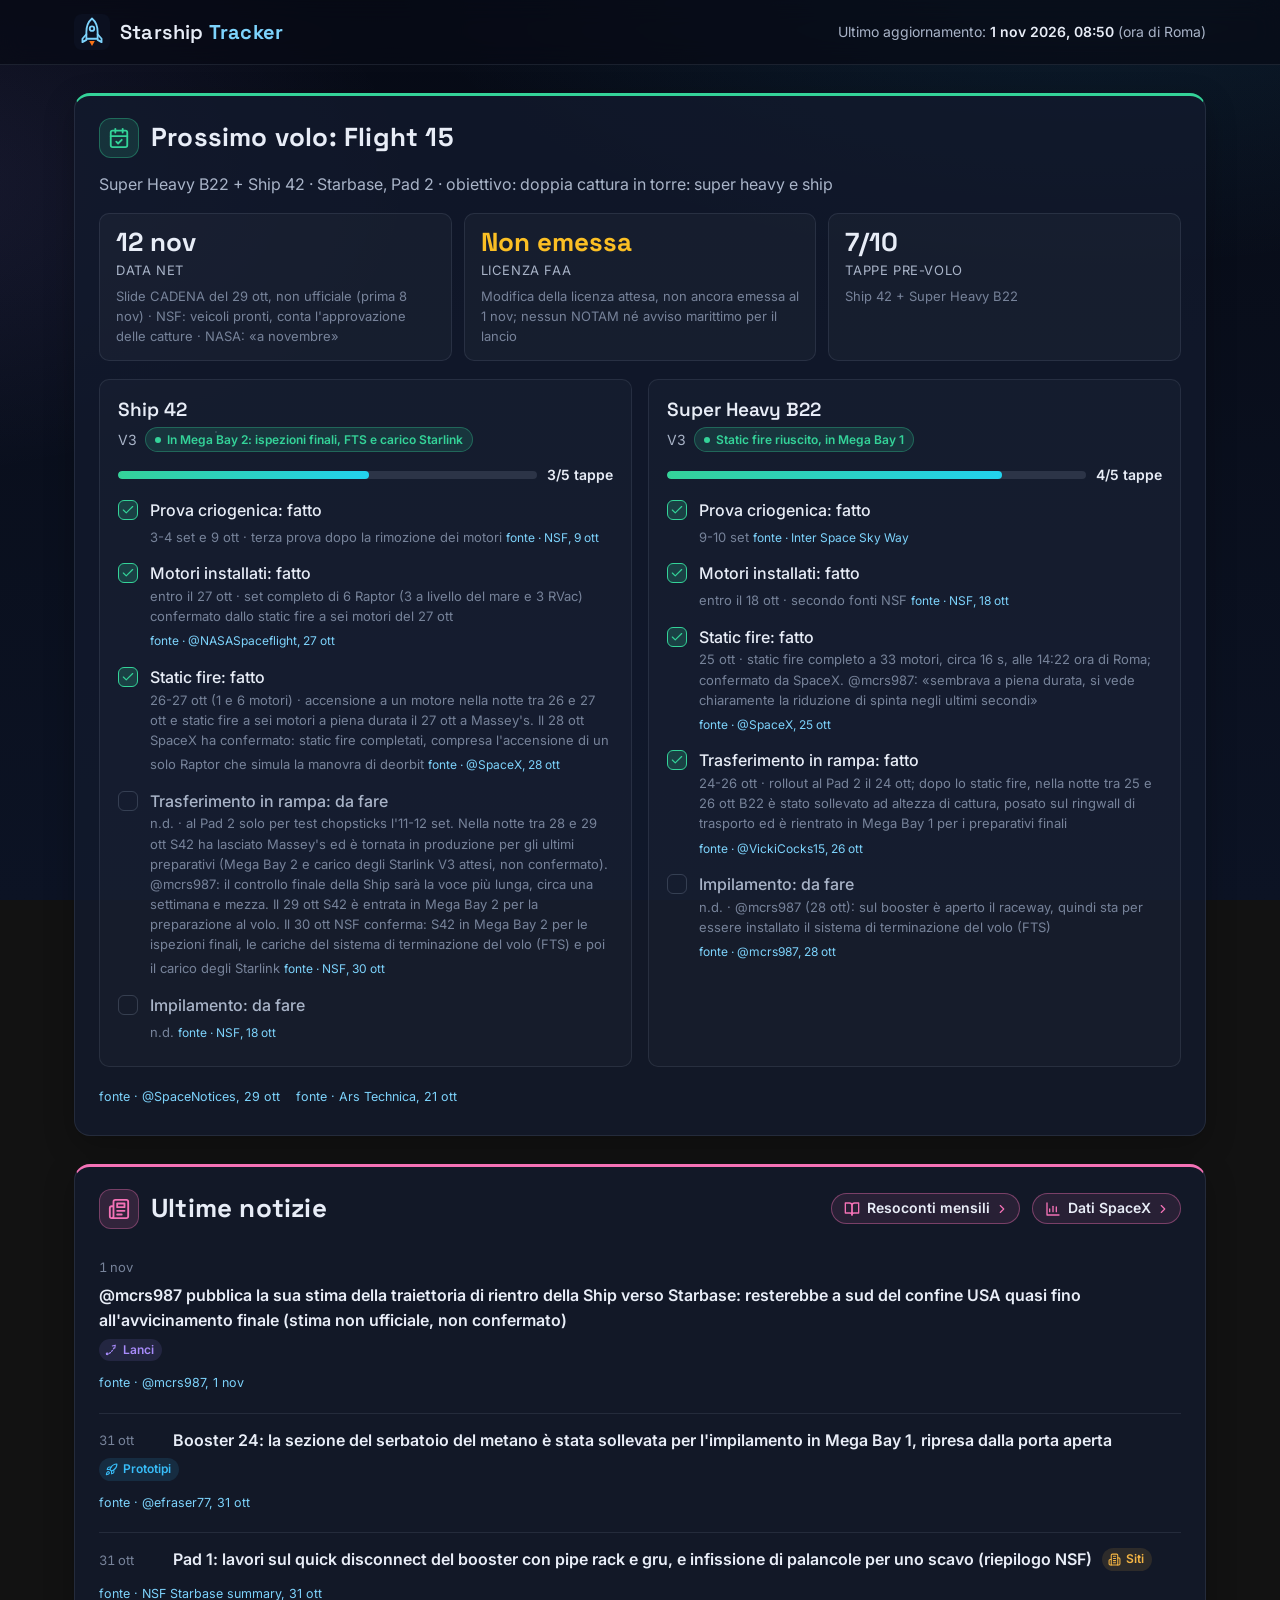
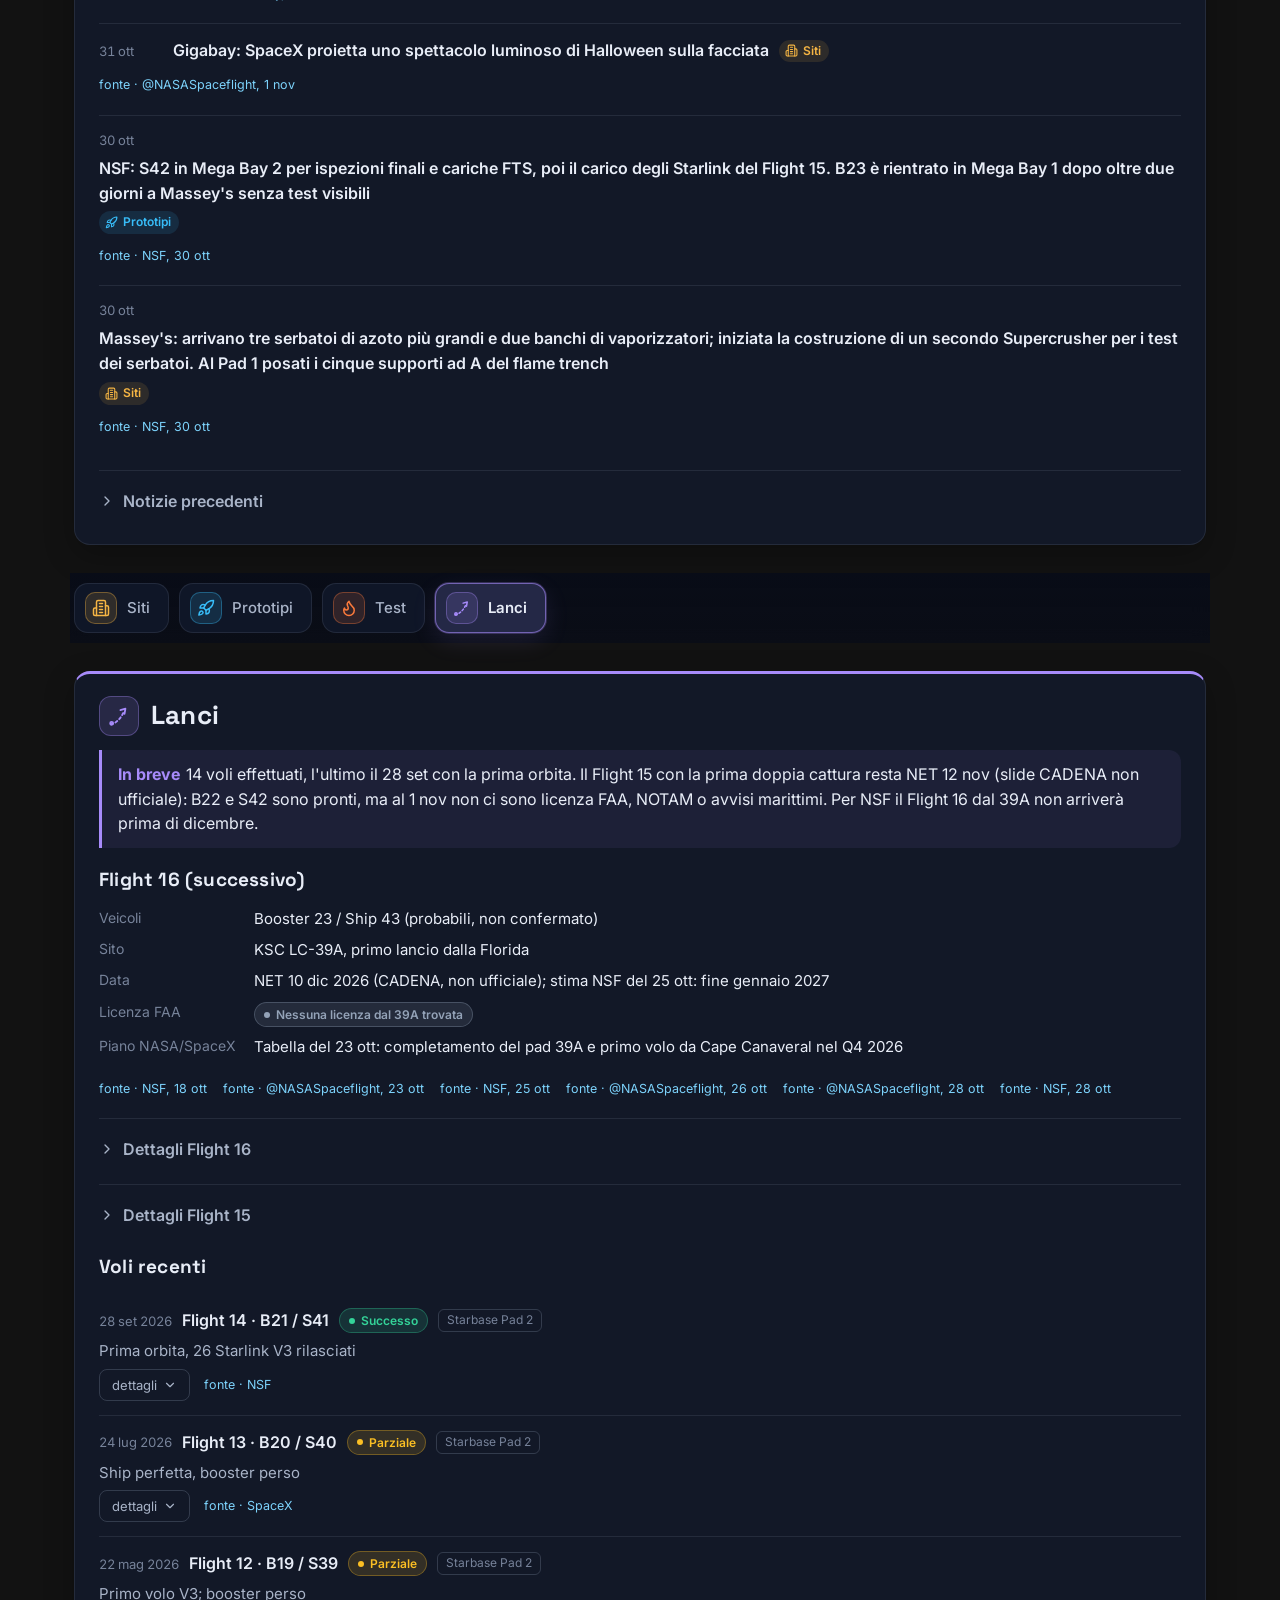
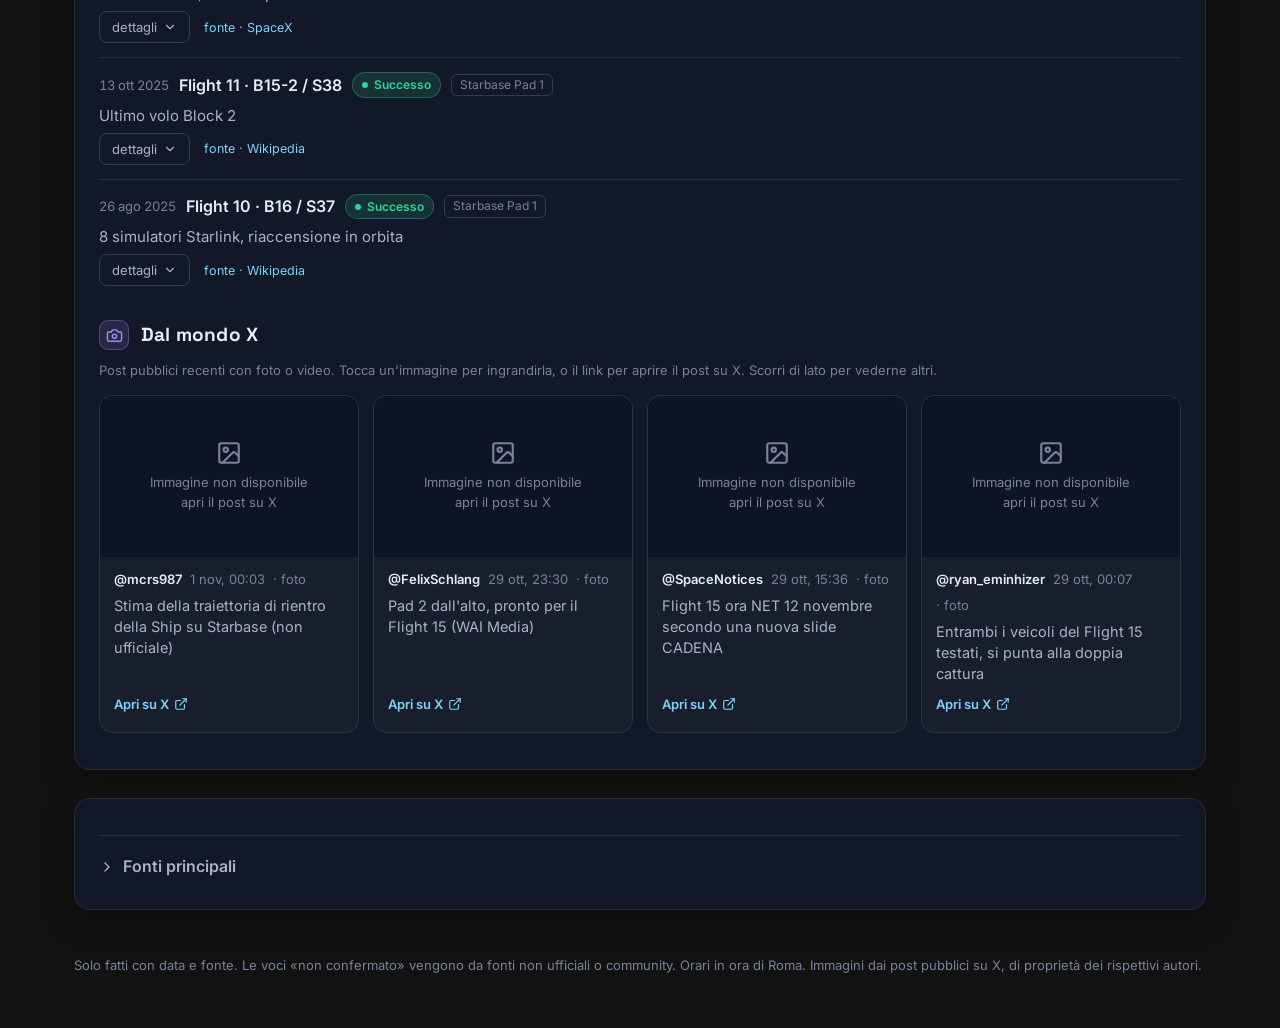
==== index.html @ bdb6e570 "Resoconto ottobre 2026: timeline orizzontale (test e spostamenti verso il Flight 15) prima di «Cosa " ====
<!doctype html>
<html lang="it">
<head>
  <meta charset="utf-8">
  <meta name="viewport" content="width=device-width, initial-scale=1, viewport-fit=cover">
  <meta name="theme-color" content="#070b16">
  <meta name="color-scheme" content="dark">
  <meta name="description" content="Starship Tracker: siti, prototipi, test e lanci di SpaceX Starship, aggiornato ogni giorno con fonti.">
  <meta property="og:title" content="Starship Tracker">
  <meta property="og:description" content="Siti, prototipi, test e lanci di SpaceX Starship, con fonti e foto dal mondo X.">
  <meta property="og:type" content="website">
  <title>Starship Tracker</title>
  <link rel="icon" href="favicon.svg" type="image/svg+xml">
  <link rel="apple-touch-icon" href="favicon.svg">
  <link rel="preconnect" href="https://fonts.googleapis.com">
  <link rel="preconnect" href="https://fonts.gstatic.com" crossorigin>
  <link href="https://fonts.googleapis.com/css2?family=Inter:wght@400;500;600;700&family=Space+Grotesk:wght@500;600;700&display=swap" rel="stylesheet">
  <link rel="stylesheet" href="style.css?v=20261101a">
</head>
<body>
  <div class="stars" aria-hidden="true"></div>
  <header class="top">
    <div class="wrap top-inner">
      <a class="brand" href="#" aria-label="Starship Tracker">
        <img src="favicon.svg" alt="" width="36" height="36">
        <span>Starship <b>Tracker</b></span>
      </a>
      <p class="updated" id="updated">Caricamento…</p>
    </div>
  </header>

  <main class="wrap" id="app">
    <noscript><p class="card">Serve JavaScript per mostrare i dati.</p></noscript>
    <section id="prossimo" class="block" aria-labelledby="h-prossimo"></section>
    <section id="notizie" class="block" aria-labelledby="h-notizie"></section>
    <nav class="tabs" id="tabs" role="tablist" aria-label="Sezioni"></nav>
    <section id="sezione" class="block" role="tabpanel"></section>
    <section id="fonti" class="block"></section>
  </main>

  <footer class="wrap foot">
    <p>Solo fatti con data e fonte. Le voci «non confermato» vengono da fonti non ufficiali o community. Orari in ora di Roma. Immagini dai post pubblici su X, di proprietà dei rispettivi autori.</p>
  </footer>

  <dialog id="viewer" aria-label="Immagine ingrandita">
    <button class="viewer-close" type="button" aria-label="Chiudi">✕</button>
    <figure>
      <img id="viewer-img" alt="" referrerpolicy="no-referrer">
      <figcaption id="viewer-cap"></figcaption>
    </figure>
  </dialog>

  <script src="app.js?v=20261101a" defer></script>
</body>
</html>
---- style.css ----
:root {
  --bg: #070b16;
  --bg2: #0c1324;
  --card: rgba(18, 26, 46, 0.78);
  --card-solid: #121a2e;
  --line: rgba(148, 163, 184, 0.14);
  --line2: rgba(148, 163, 184, 0.26);
  --text: #e8edf7;
  --text2: #a9b4c8;
  --text3: #77839a;
  --link: #7dd3fc;
  --radius: 16px;
  --radius-sm: 10px;

  --c-siti: #f5b544;
  --c-prototipi: #38bdf8;
  --c-test: #fb7a3c;
  --c-lanci: #a78bfa;
  --c-prossimo: #34d399;
  --c-notizie: #f472b6;

  --ok: #34d399;
  --warn: #fbbf24;
  --bad: #f87171;
  --info: #60a5fa;
  --neutral: #94a3b8;

  --font: "Inter", system-ui, -apple-system, "Segoe UI", Roboto, sans-serif;
  --font-head: "Space Grotesk", "Inter", system-ui, sans-serif;
}

* { box-sizing: border-box; }
html { -webkit-text-size-adjust: 100%; scroll-behavior: smooth; }
body {
  margin: 0;
  background:
    radial-gradient(1200px 600px at 85% -10%, rgba(56, 189, 248, 0.12), transparent 60%),
    radial-gradient(900px 500px at -10% 20%, rgba(167, 139, 250, 0.10), transparent 60%),
    linear-gradient(180deg, var(--bg) 0%, var(--bg2) 100%);
  background-attachment: fixed;
  color: var(--text);
  font: 400 16px/1.55 var(--font);
  overflow-x: hidden;
  min-height: 100vh;
}
.stars {
  position: fixed; inset: 0; z-index: -1; pointer-events: none; opacity: .55;
  background-image:
    radial-gradient(1px 1px at 20% 30%, #fff 50%, transparent 51%),
    radial-gradient(1px 1px at 70% 10%, #cbd5e1 50%, transparent 51%),
    radial-gradient(1.5px 1.5px at 40% 80%, #fff 50%, transparent 51%),
    radial-gradient(1px 1px at 90% 60%, #e2e8f0 50%, transparent 51%),
    radial-gradient(1px 1px at 10% 90%, #fff 50%, transparent 51%),
    radial-gradient(1px 1px at 55% 45%, #94a3b8 50%, transparent 51%);
  background-size: 480px 480px, 620px 620px, 540px 540px, 700px 700px, 380px 380px, 300px 300px;
}
a { color: var(--link); text-decoration: none; }
a:hover { text-decoration: underline; }
img { max-width: 100%; }
button { font: inherit; color: inherit; }
:focus-visible { outline: 2px solid var(--link); outline-offset: 2px; border-radius: 6px; }

.wrap { width: 100%; max-width: 1180px; margin: 0 auto; padding: 0 24px; }

/* Header */
.top {
  position: sticky; top: 0; z-index: 20;
  backdrop-filter: blur(12px); -webkit-backdrop-filter: blur(12px);
  background: rgba(7, 11, 22, 0.72);
  border-bottom: 1px solid var(--line);
}
.top-inner { display: flex; align-items: center; justify-content: space-between; gap: 8px 20px; flex-wrap: wrap; min-height: 64px; padding-top: 8px; padding-bottom: 8px; }
.brand { display: inline-flex; align-items: center; gap: 10px; color: var(--text); font: 600 20px/1 var(--font-head); letter-spacing: .2px; }
.brand:hover { text-decoration: none; }
.brand b { color: var(--link); font-weight: 700; }
.updated { margin: 0; color: var(--text2); font-size: 14px; }
.updated strong { color: var(--text); font-weight: 600; }

main.wrap { padding-top: 28px; padding-bottom: 24px; display: flex; flex-direction: column; gap: 28px; }

/* Blocks / cards */
.block { min-width: 0; }
.card {
  background: var(--card);
  border: 1px solid var(--line);
  border-radius: var(--radius);
  padding: 22px 24px;
  box-shadow: 0 10px 30px rgba(0, 0, 0, 0.25);
  min-width: 0;
}
.sec-head { display: flex; align-items: center; gap: 12px; margin: 0 0 14px; flex-wrap: wrap; }
.sec-head h2, .sec-head h3 { margin: 0; font-family: var(--font-head); letter-spacing: .2px; }
.sec-head h2 { font-size: 26px; line-height: 1.2; }
.sec-head h3 { font-size: 19px; line-height: 1.3; }
.sec-head .sub { color: var(--text2); font-size: 14px; width: 100%; margin-top: -6px; }
.ico {
  display: inline-grid; place-items: center; flex-shrink: 0;
  width: 40px; height: 40px; border-radius: 12px;
  color: var(--accent, var(--link));
  background: color-mix(in srgb, var(--accent, var(--link)) 14%, transparent);
  border: 1px solid color-mix(in srgb, var(--accent, var(--link)) 35%, transparent);
}
.ico svg { width: 22px; height: 22px; }
.ico.sm { width: 30px; height: 30px; border-radius: 9px; }
.ico.sm svg { width: 17px; height: 17px; }

.acc-siti { --accent: var(--c-siti); }
.acc-prototipi { --accent: var(--c-prototipi); }
.acc-test { --accent: var(--c-test); }
.acc-lanci { --accent: var(--c-lanci); }
.acc-prossimo { --accent: var(--c-prossimo); }
.acc-notizie { --accent: var(--c-notizie); }
.card.accented { border-top: 3px solid var(--accent); }

/* Prossimo volo */
.pv-lead { color: var(--text2); margin: 0 0 16px; }
.metrics { display: grid; grid-template-columns: repeat(3, minmax(0, 1fr)); gap: 12px; margin-bottom: 18px; }
.metric { background: rgba(255,255,255,0.03); border: 1px solid var(--line); border-radius: var(--radius-sm); padding: 14px 16px; min-width: 0; }
.metric .v { font: 700 26px/1.15 var(--font-head); }
.metric .l { color: var(--text2); font-size: 13px; text-transform: uppercase; letter-spacing: .6px; margin-top: 2px; }
.metric .d { color: var(--text3); font-size: 13px; margin-top: 6px; }
.metric.warn .v { color: var(--warn); }
.stadi { display: grid; grid-template-columns: repeat(2, minmax(0, 1fr)); gap: 16px; }
.stadio { background: rgba(255,255,255,0.025); border: 1px solid var(--line); border-radius: var(--radius-sm); padding: 18px; min-width: 0; }
.stadio h3 { margin: 0 0 4px; font: 600 19px/1.3 var(--font-head); }
.stadio .meta { color: var(--text2); font-size: 14px; display: flex; gap: 8px; align-items: center; flex-wrap: wrap; margin-bottom: 12px; }
.progress { display: flex; align-items: center; gap: 10px; margin-bottom: 12px; }
.bar { flex: 1; height: 8px; border-radius: 99px; background: rgba(148,163,184,0.18); overflow: hidden; }
.bar > i { display: block; height: 100%; border-radius: 99px; background: linear-gradient(90deg, var(--c-prossimo), #22d3ee); transition: width .6s ease; }
.progress span { font-weight: 600; font-size: 14px; white-space: nowrap; }
.checklist { list-style: none; margin: 0; padding: 0; display: flex; flex-direction: column; gap: 8px; }
.checklist li { display: grid; grid-template-columns: 22px 1fr; gap: 10px; align-items: start; }
.checklist .box { width: 20px; height: 20px; border-radius: 6px; border: 1.5px solid var(--line2); display: grid; place-items: center; margin-top: 2px; }
.checklist .done .box { background: color-mix(in srgb, var(--ok) 20%, transparent); border-color: var(--ok); color: var(--ok); }
.checklist .box svg { width: 14px; height: 14px; }
.checklist .t { font-weight: 500; }
.checklist .done .t { color: var(--text); }
.checklist .todo .t { color: var(--text2); }
.checklist .m { display: block; color: var(--text3); font-size: 13px; }
.checklist .m a { font-size: 12px; }
.pv-fonti { display: flex; gap: 4px 16px; flex-wrap: wrap; margin-top: 14px; }

/* Badges */
.badge { display: inline-flex; align-items: center; gap: 6px; padding: 2px 9px; border-radius: 99px; font-size: 12px; font-weight: 600; line-height: 1.6; white-space: nowrap;
  color: var(--tone); background: color-mix(in srgb, var(--tone) 14%, transparent); border: 1px solid color-mix(in srgb, var(--tone) 32%, transparent); }
.badge::before { content: ""; width: 6px; height: 6px; border-radius: 50%; background: currentColor; }
.t-success { --tone: var(--ok); } .t-warning { --tone: var(--warn); } .t-danger { --tone: var(--bad); } .t-accent { --tone: var(--info); } .t-neutral { --tone: var(--neutral); }
.badge.nc { --tone: var(--neutral); font-weight: 500; font-style: italic; }
.badge.nc::before { display: none; }
.chip { display: inline-flex; align-items: center; padding: 1px 8px; border-radius: 6px; border: 1px solid var(--line2); color: var(--text3); font-size: 12px; white-space: nowrap; max-width: 100%; overflow: hidden; text-overflow: ellipsis; }
.sez-tag { display: inline-flex; align-items: center; gap: 5px; font-size: 12px; font-weight: 600; color: var(--accent); padding: 2px 8px 2px 6px; border-radius: 99px; background: color-mix(in srgb, var(--accent) 12%, transparent); }
.sez-tag svg { width: 13px; height: 13px; }
.legend { display: flex; gap: 8px 16px; flex-wrap: wrap; align-items: center; color: var(--text3); font-size: 13px; margin: 4px 0 6px; }
.legend span { display: inline-flex; align-items: center; gap: 6px; }

/* Lists */
.list { display: flex; flex-direction: column; }
.row { padding: 14px 0; border-top: 1px solid var(--line); display: flex; flex-direction: column; gap: 6px; }
.row:first-child { border-top: 0; }
.row-head { display: flex; align-items: center; flex-wrap: wrap; gap: 6px 10px; }
.row .date { color: var(--text3); font-size: 13px; min-width: 64px; font-variant-numeric: tabular-nums; }
.row .title { font-weight: 600; font-size: 16px; }
.row .brief { color: var(--text2); font-size: 15px; }
.row.nc .title { color: var(--text2); }
.row.nc .brief { color: var(--text3); }
.row-foot { display: flex; align-items: center; flex-wrap: wrap; gap: 4px 14px; }
.btn-det { background: transparent; border: 1px solid var(--line2); border-radius: 8px; color: var(--text2); font-size: 13px; min-height: 32px; padding: 4px 12px; cursor: pointer; display: inline-flex; align-items: center; gap: 6px; transition: background .15s, color .15s; }
.btn-det:hover { background: rgba(255,255,255,0.05); color: var(--text); }
.btn-det svg { width: 14px; height: 14px; transition: transform .2s; }
.btn-det[aria-expanded="true"] svg { transform: rotate(180deg); }
.detail { color: var(--text2); font-size: 15px; padding: 8px 12px; border-left: 2px solid var(--accent, var(--line2)); background: rgba(255,255,255,0.02); border-radius: 0 8px 8px 0; }
.fonte { font-size: 12.5px; padding: 6px 0; display: inline-block; color: var(--link); }

/* Collapsible */
details.more { margin-top: 14px; border-top: 1px solid var(--line); padding-top: 10px; }
details.more > summary { cursor: pointer; list-style: none; display: flex; align-items: center; gap: 8px; font-weight: 600; color: var(--text2); padding: 8px 0; min-height: 40px; }
details.more > summary::-webkit-details-marker { display: none; }
details.more > summary svg { width: 16px; height: 16px; transition: transform .2s; }
details.more[open] > summary svg { transform: rotate(90deg); }

/* Tabs */
.tabs { display: flex; gap: 10px; flex-wrap: wrap; position: sticky; top: 64px; z-index: 10; padding: 10px 0; background: linear-gradient(180deg, rgba(8,12,24,.92), rgba(8,12,24,.75)); backdrop-filter: blur(10px); -webkit-backdrop-filter: blur(10px); margin: 0 -4px; padding-left: 4px; padding-right: 4px; }
.tab { display: inline-flex; align-items: center; gap: 10px; min-height: 48px; padding: 8px 18px 8px 10px; border-radius: 14px; border: 1px solid var(--line); background: var(--card); color: var(--text2); cursor: pointer; font-weight: 500; font-size: 15px; transition: border-color .15s, background .15s, color .15s, transform .15s; }
.tab:hover { color: var(--text); border-color: var(--line2); }
.tab[aria-selected="true"] { color: var(--text); font-weight: 600; border-color: color-mix(in srgb, var(--accent) 60%, transparent); background: color-mix(in srgb, var(--accent) 12%, var(--card-solid)); box-shadow: 0 0 0 1px color-mix(in srgb, var(--accent) 25%, transparent), 0 8px 24px color-mix(in srgb, var(--accent) 12%, transparent); }
.tab .ico { width: 32px; height: 32px; border-radius: 10px; }
.tab .ico svg { width: 18px; height: 18px; }

.callout { border-left: 3px solid var(--accent); background: color-mix(in srgb, var(--accent) 8%, transparent); border-radius: 0 12px 12px 0; padding: 12px 16px; margin: 0 0 16px; color: var(--text); }
.callout b { color: var(--accent); margin-right: 6px; }
.filters { display: flex; flex-wrap: wrap; gap: 10px 14px; align-items: center; margin-bottom: 8px; }
.seg { display: inline-flex; flex-wrap: wrap; gap: 4px; padding: 4px; border-radius: 12px; background: rgba(255,255,255,0.04); border: 1px solid var(--line); }
.seg button { border: 0; background: transparent; color: var(--text2); border-radius: 9px; padding: 6px 12px; min-height: 36px; cursor: pointer; font-size: 14px; }
.seg button[aria-pressed="true"] { background: color-mix(in srgb, var(--accent) 20%, transparent); color: var(--text); font-weight: 600; }
.sel { display: inline-flex; align-items: center; gap: 8px; color: var(--text2); font-size: 14px; }
.sel select { background: var(--card-solid); color: var(--text); border: 1px solid var(--line2); border-radius: 10px; padding: 8px 12px; min-height: 40px; font: inherit; font-size: 14px; }
.note { color: var(--text3); font-size: 14px; margin: 10px 0 0; }
.sub-card { margin-top: 20px; }
.props { display: grid; grid-template-columns: max-content 1fr; gap: 8px 18px; margin: 0; }
.props dt { color: var(--text3); font-size: 14px; }
.props dd { margin: 0; color: var(--text); font-size: 15px; min-width: 0; }

/* X posts */
.xrow { display: grid; grid-auto-flow: column; grid-auto-columns: minmax(260px, 300px); gap: 14px; overflow-x: auto; overscroll-behavior-x: contain; scroll-snap-type: x mandatory; padding: 4px 2px 14px; -webkit-overflow-scrolling: touch; scrollbar-width: thin; scrollbar-color: var(--line2) transparent; }
.xrow::-webkit-scrollbar { height: 8px; }
.xrow::-webkit-scrollbar-thumb { background: var(--line2); border-radius: 99px; }
.xpost { scroll-snap-align: start; background: rgba(255,255,255,0.03); border: 1px solid var(--line); border-radius: 14px; overflow: hidden; display: flex; flex-direction: column; min-width: 0; transition: transform .2s, border-color .2s; }
.xpost:hover { transform: translateY(-2px); border-color: color-mix(in srgb, var(--accent) 45%, transparent); }
.xmedia { position: relative; display: grid; gap: 2px; aspect-ratio: 16 / 10; background: #0a0f1d; }
.xmedia.n2 { grid-template-columns: 1fr 1fr; }
.xmedia.n3, .xmedia.n4 { grid-template-columns: 1fr 1fr; grid-template-rows: 1fr 1fr; }
.xmedia.n3 > :first-child { grid-row: span 2; }
.thumb { position: relative; display: block; padding: 0; border: 0; margin: 0; cursor: zoom-in; overflow: hidden; background: linear-gradient(110deg, #0f172a 30%, #1e293b 50%, #0f172a 70%); background-size: 200% 100%; animation: shimmer 1.6s linear infinite; min-height: 0; }
.thumb.loaded { animation: none; background: #0a0f1d; }
.thumb img { width: 100%; height: 100%; object-fit: cover; display: block; opacity: 0; transition: opacity .35s ease, transform .4s ease; }
.thumb.loaded img { opacity: 1; }
.thumb:hover img { transform: scale(1.03); }
.thumb .play { position: absolute; left: 50%; top: 50%; transform: translate(-50%, -50%); width: 46px; height: 46px; border-radius: 50%; background: rgba(0,0,0,.55); border: 1.5px solid rgba(255,255,255,.75); display: grid; place-items: center; color: #fff; pointer-events: none; }
.thumb .play svg { width: 20px; height: 20px; margin-left: 3px; }
.thumb .more-n { position: absolute; right: 8px; bottom: 8px; background: rgba(0,0,0,.6); color: #fff; font-size: 12px; padding: 2px 8px; border-radius: 99px; }
.thumb.failed { cursor: pointer; animation: none; background: #0d1426; display: grid; place-items: center; }
.thumb.failed img { display: none; }
.thumb .fb { display: none; color: var(--text3); font-size: 13px; text-align: center; padding: 12px; }
.thumb.failed .fb { display: flex; flex-direction: column; align-items: center; gap: 6px; }
.thumb .fb svg { width: 26px; height: 26px; }
.xbody { padding: 12px 14px 14px; display: flex; flex-direction: column; gap: 6px; flex: 1; }
.xmeta { display: flex; align-items: center; gap: 6px 8px; flex-wrap: wrap; font-size: 13px; color: var(--text3); }
.xmeta .who { color: var(--text); font-weight: 600; }
.xtext { font-size: 14.5px; color: var(--text2); line-height: 1.45; margin: 0; flex: 1; }
.xlink { font-size: 13px; font-weight: 600; display: inline-flex; align-items: center; gap: 5px; align-self: flex-start; padding: 4px 0; }
.xlink svg { width: 14px; height: 14px; }
.xhint { color: var(--text3); font-size: 13px; margin: -4px 0 10px; }

/* Fonti */
.fonti-grid { display: grid; grid-template-columns: repeat(auto-fill, minmax(260px, 1fr)); gap: 12px; }
.fonte-card { display: block; padding: 14px 16px; border: 1px solid var(--line); border-radius: 12px; background: rgba(255,255,255,0.025); color: var(--text); transition: border-color .15s; }
.fonte-card:hover { border-color: var(--line2); text-decoration: none; }
.fonte-card small { display: block; color: var(--text3); margin-top: 4px; }

/* Viewer */
dialog#viewer { border: 0; padding: 0; background: transparent; max-width: min(96vw, 1400px); max-height: 94vh; color: var(--text); overflow: visible; }
dialog#viewer::backdrop { background: rgba(2, 5, 12, 0.88); backdrop-filter: blur(4px); }
dialog#viewer figure { margin: 0; display: flex; flex-direction: column; align-items: center; gap: 10px; }
dialog#viewer img { max-width: 96vw; max-height: 80vh; object-fit: contain; border-radius: 12px; box-shadow: 0 20px 60px rgba(0,0,0,.6); background: #0a0f1d; min-width: 120px; min-height: 80px; }
dialog#viewer figcaption { font-size: 14px; color: var(--text2); text-align: center; max-width: 720px; padding: 0 12px; }
dialog#viewer figcaption a { font-weight: 600; }
.viewer-close { position: fixed; top: 14px; right: 14px; width: 44px; height: 44px; border-radius: 50%; border: 1px solid var(--line2); background: rgba(15,23,42,.85); color: #fff; cursor: pointer; font-size: 18px; }

.foot { color: var(--text3); font-size: 13px; padding-top: 8px; padding-bottom: 40px; }
.err { color: var(--bad); }

@keyframes shimmer { to { background-position: -200% 0; } }
@keyframes fadein { from { opacity: 0; transform: translateY(6px); } to { opacity: 1; transform: none; } }
#sezione > .card { animation: fadein .25s ease; }
@media (prefers-reduced-motion: reduce) { * { animation: none !important; transition: none !important; scroll-behavior: auto !important; } }

/* Tablet */
@media (max-width: 900px) {
  .stadi { grid-template-columns: 1fr; }
}
/* Phone */
@media (max-width: 640px) {
  .wrap { padding: 0 14px; }
  main.wrap { padding-top: 18px; gap: 20px; }
  .card { padding: 16px; border-radius: 14px; }
  .sec-head h2 { font-size: 22px; }
  .ico { width: 36px; height: 36px; }
  .metrics { grid-template-columns: 1fr; gap: 8px; }
  .metric { display: grid; grid-template-columns: auto 1fr; column-gap: 12px; align-items: baseline; padding: 12px 14px; }
  .metric .v { font-size: 21px; }
  .metric .d { grid-column: 1 / -1; margin-top: 2px; }
  .top-inner { min-height: 56px; }
  .brand { font-size: 18px; }
  .brand img { width: 30px; height: 30px; }
  .updated { font-size: 12.5px; width: 100%; }
  .tabs { top: 0; position: static; display: grid; grid-template-columns: 1fr 1fr; gap: 8px; background: none; backdrop-filter: none; }
  .tab { min-height: 48px; padding: 6px 10px; font-size: 14.5px; justify-content: flex-start; }
  .xrow { grid-auto-columns: 82%; margin: 0 -16px; padding-left: 16px; padding-right: 16px; scroll-padding-left: 16px; }
  .props { grid-template-columns: 1fr; gap: 2px; }
  .props dd { margin-bottom: 10px; }
  .row .date { min-width: 0; }
}

/* Rete di sicurezza: le icone inline non superano mai la loro casella */
svg { flex-shrink: 0; }
.sec-head svg, .badge svg, a svg, button svg { max-width: 28px; max-height: 28px; }

/* Pulsante «Resoconti mensili» accanto a «Ultime notizie» */
.pill-link { margin-left: auto; display: inline-flex; align-items: center; gap: 7px; padding: 6px 10px 6px 12px; border-radius: 99px; border: 1px solid color-mix(in srgb, var(--accent, var(--link)) 40%, transparent); background: color-mix(in srgb, var(--accent, var(--link)) 10%, transparent); color: var(--text); font-size: 14px; font-weight: 600; line-height: 1.2; white-space: nowrap; transition: border-color .15s, background .15s; }
.pill-link svg { width: 16px; height: 16px; color: var(--accent, var(--link)); }
.pill-link svg:last-child { width: 14px; height: 14px; margin-left: -2px; }
.pill-link + .pill-link { margin-left: 0; }
.pill-link:hover { text-decoration: none; border-color: var(--accent, var(--link)); background: color-mix(in srgb, var(--accent, var(--link)) 18%, transparent); }
@media (max-width: 640px) { .pill-link { font-size: 13px; padding: 5px 9px 5px 10px; } }
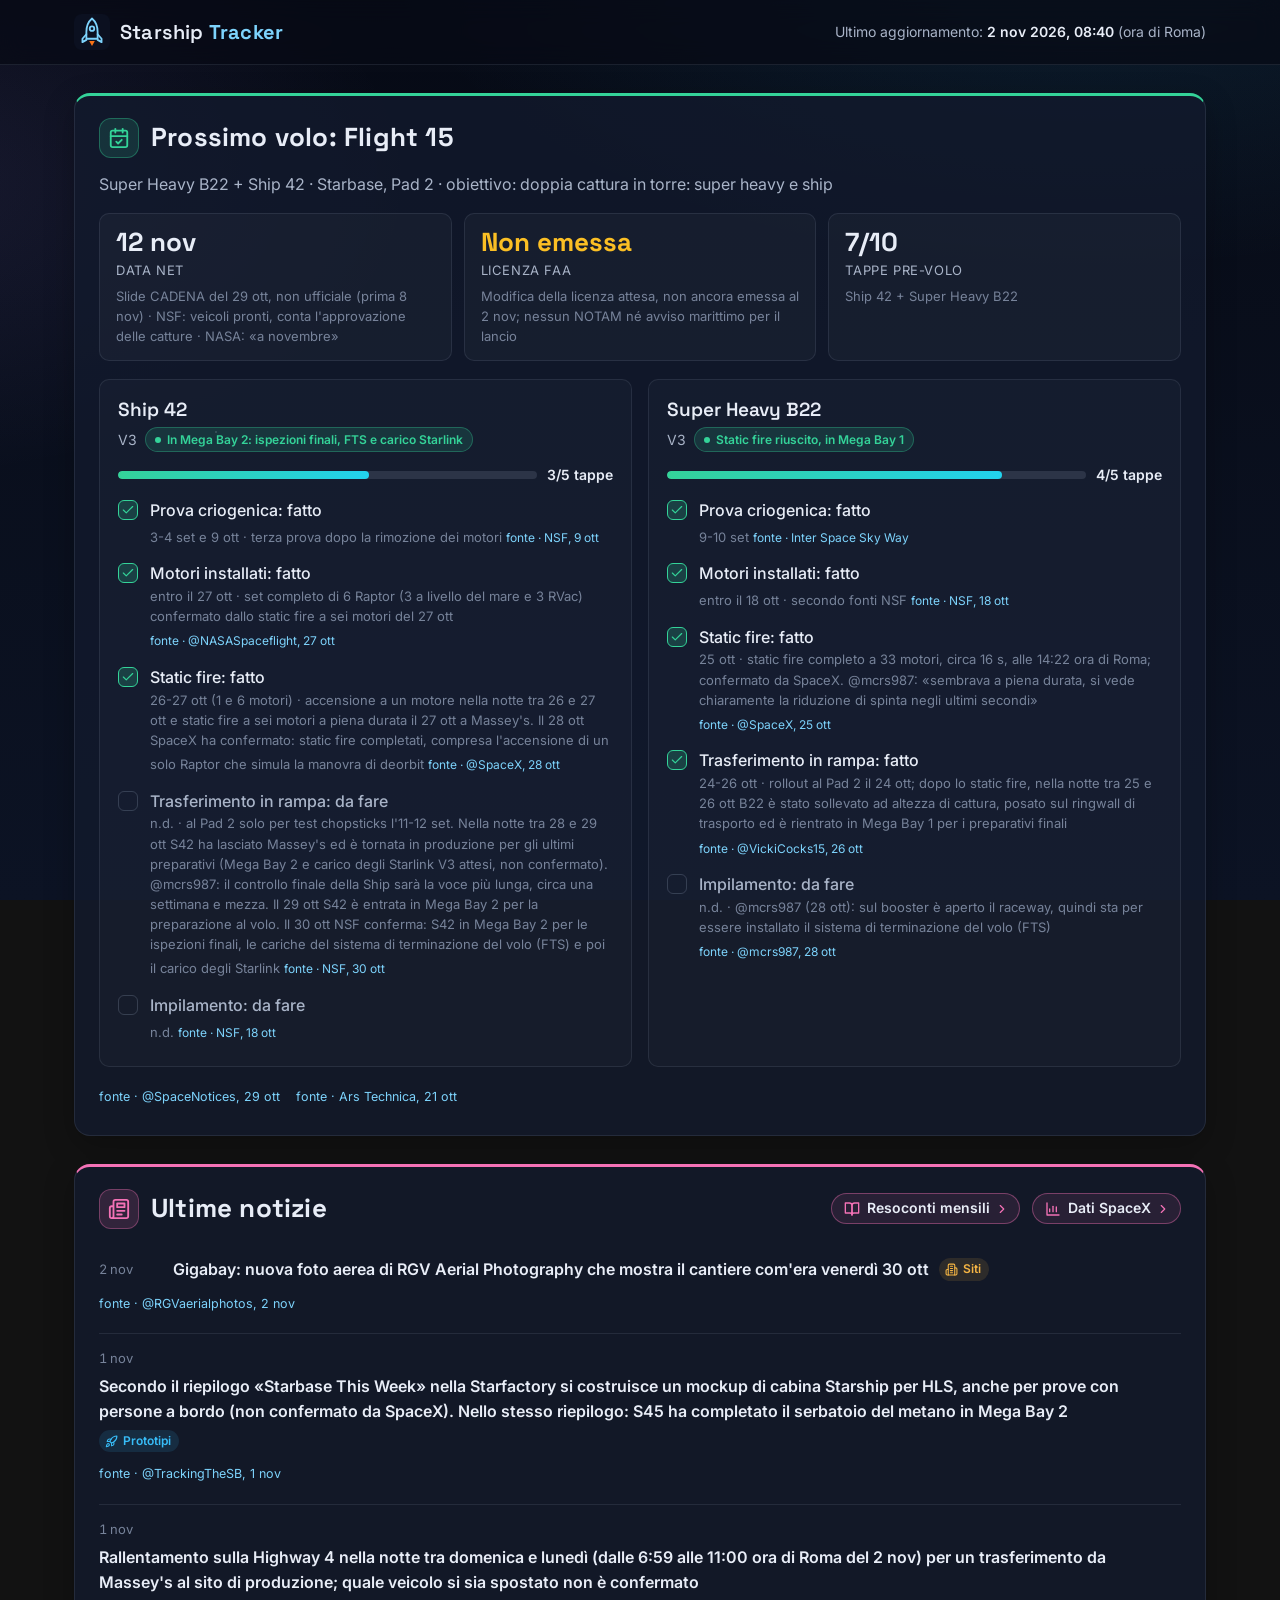
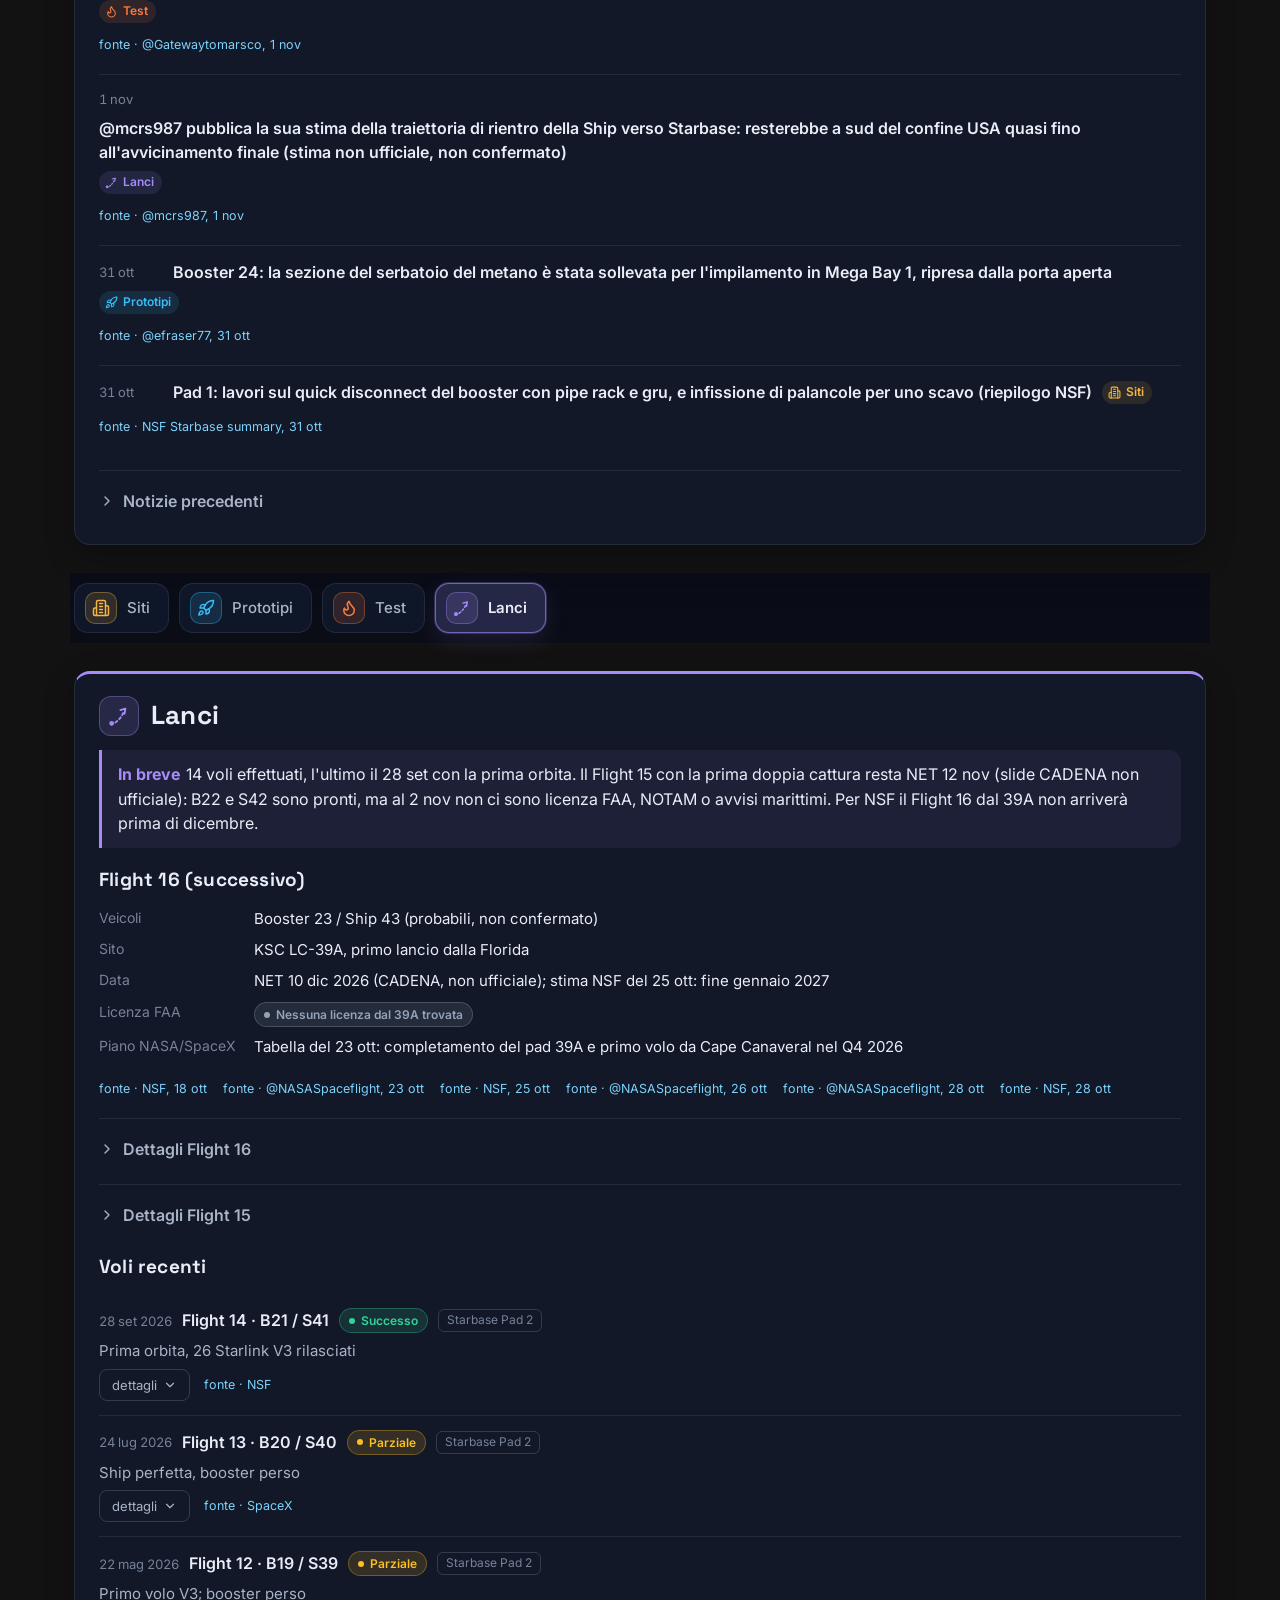
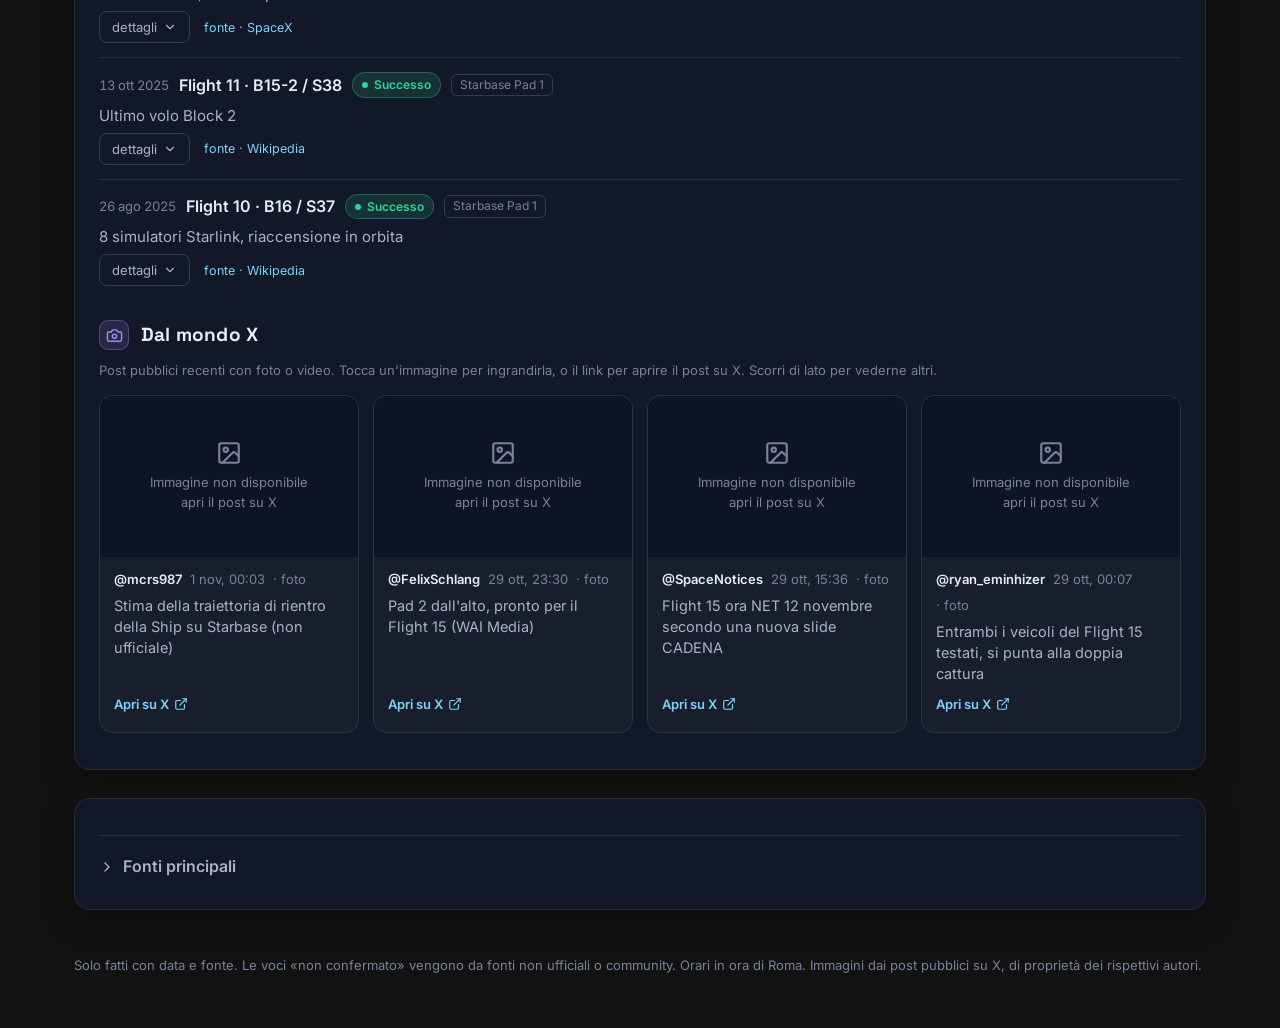
==== commit 0b972d4b: "Noindex: sito non indicizzato dai motori di ricerca" ====
--- a/index.html
+++ b/index.html
@@ -1,6 +1,7 @@
 <!doctype html>
 <html lang="it">
 <head>
+  <meta name="robots" content="noindex, nofollow, noarchive">
   <meta charset="utf-8">
   <meta name="viewport" content="width=device-width, initial-scale=1, viewport-fit=cover">
   <meta name="theme-color" content="#070b16">
@@ -15,7 +16,7 @@
   <link rel="preconnect" href="https://fonts.googleapis.com">
   <link rel="preconnect" href="https://fonts.gstatic.com" crossorigin>
   <link href="https://fonts.googleapis.com/css2?family=Inter:wght@400;500;600;700&family=Space+Grotesk:wght@500;600;700&display=swap" rel="stylesheet">
-  <link rel="stylesheet" href="style.css?v=20261101a">
+  <link rel="stylesheet" href="style.css?v=20261101b">
 </head>
 <body>
   <div class="stars" aria-hidden="true"></div>
@@ -50,6 +51,6 @@
     </figure>
   </dialog>
 
-  <script src="app.js?v=20261101a" defer></script>
+  <script src="app.js?v=20261101b" defer></script>
 </body>
 </html>
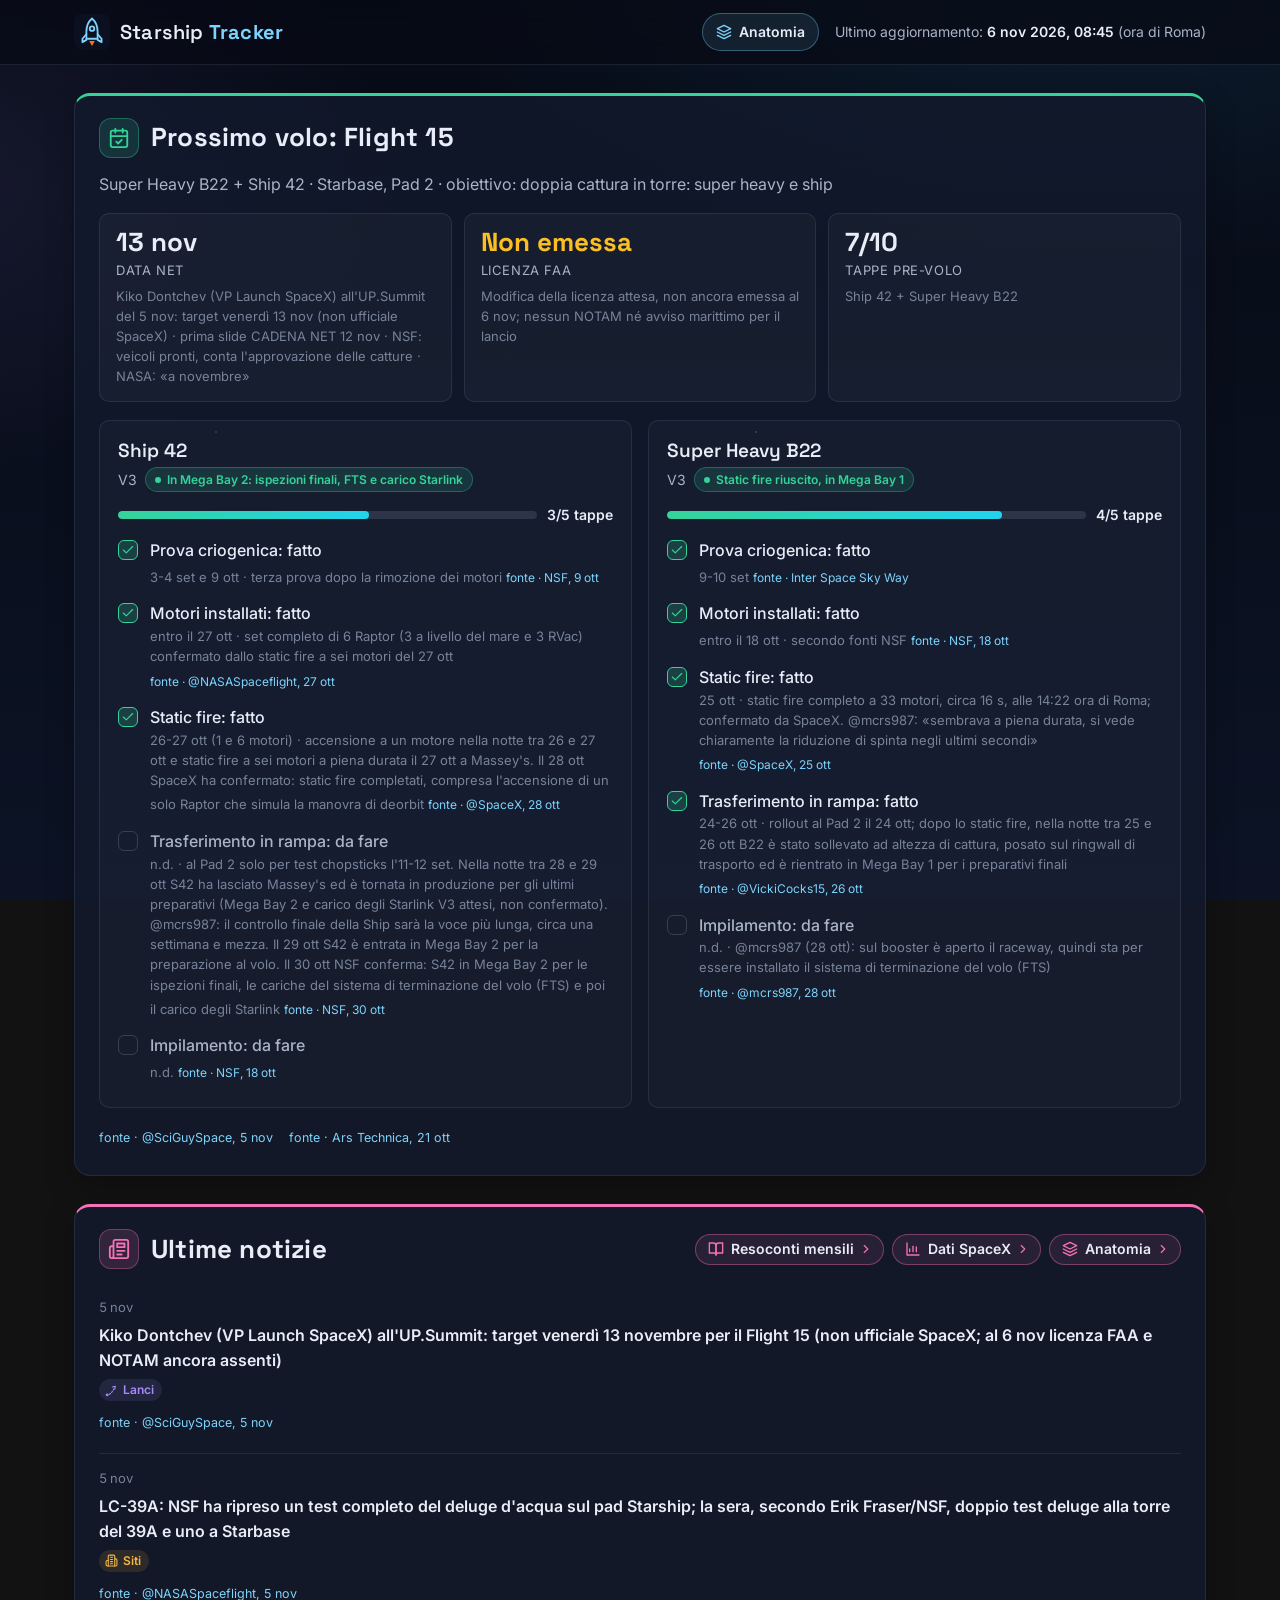
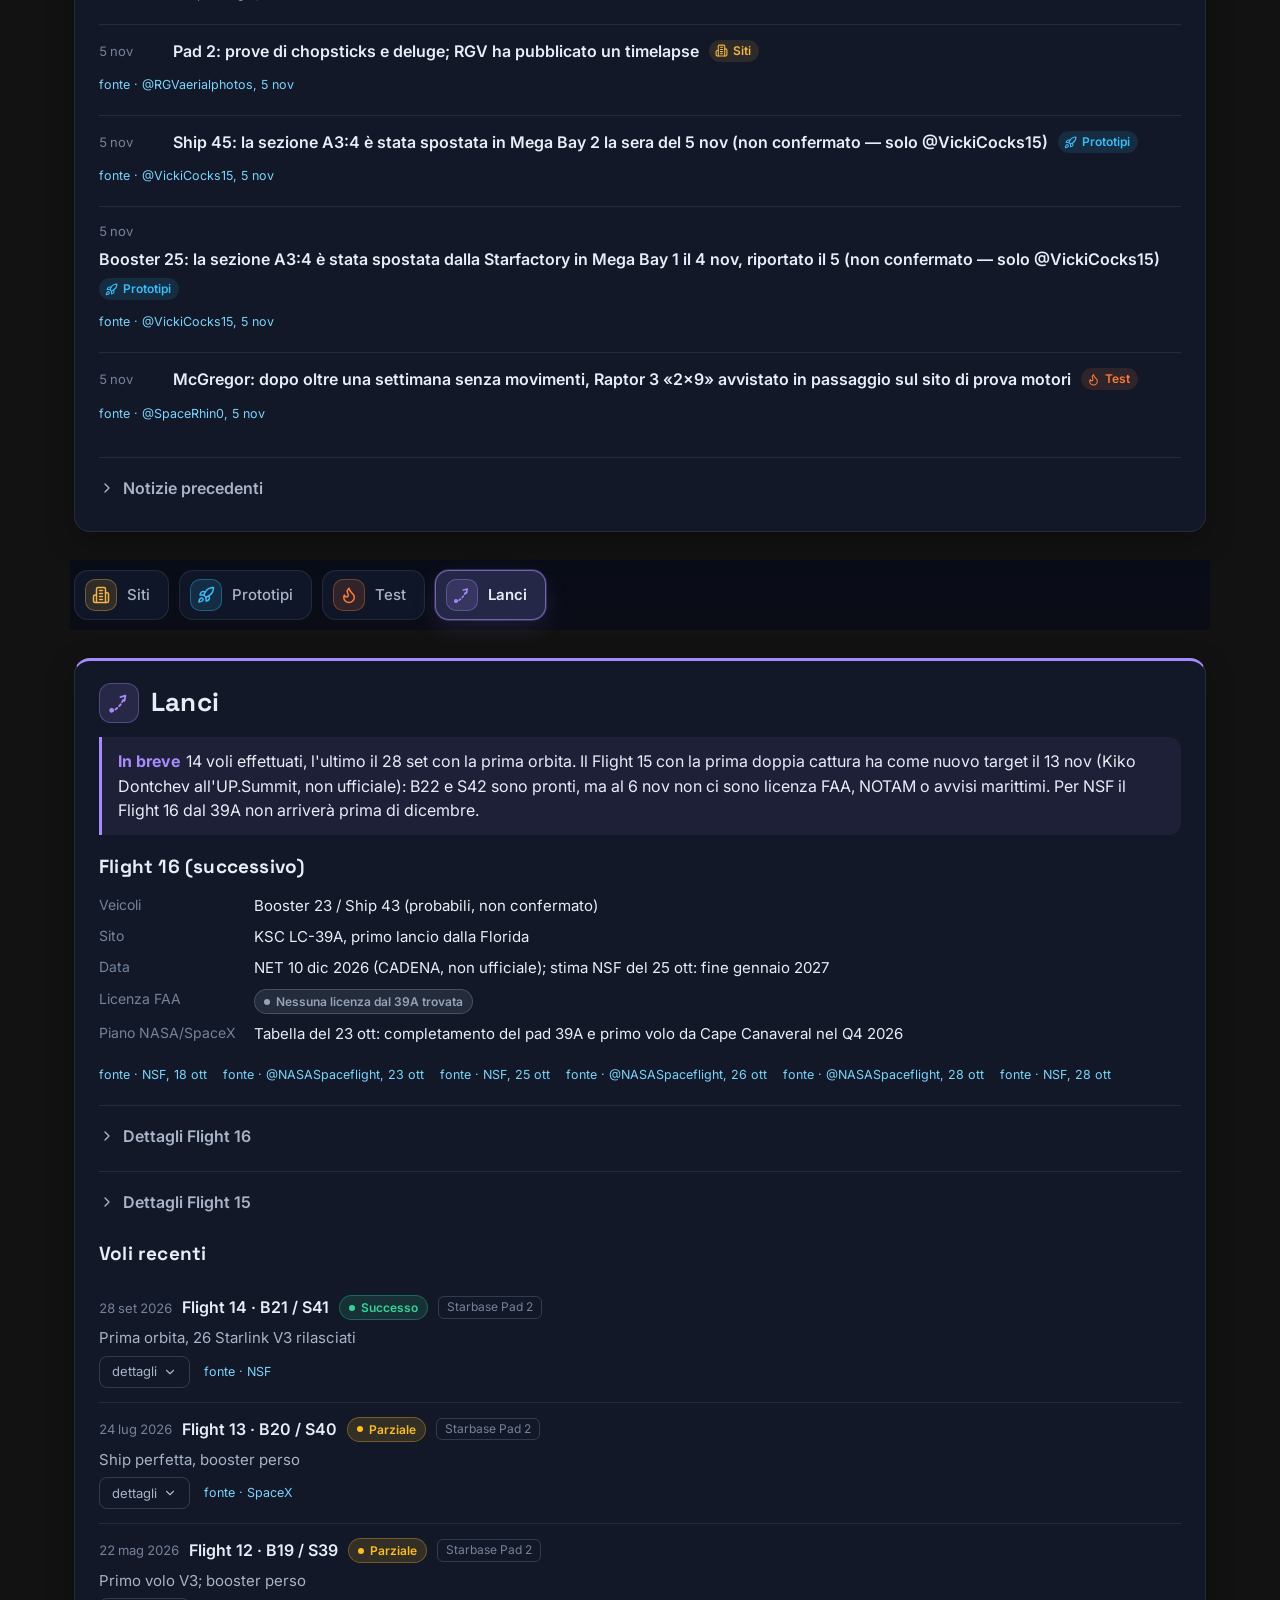
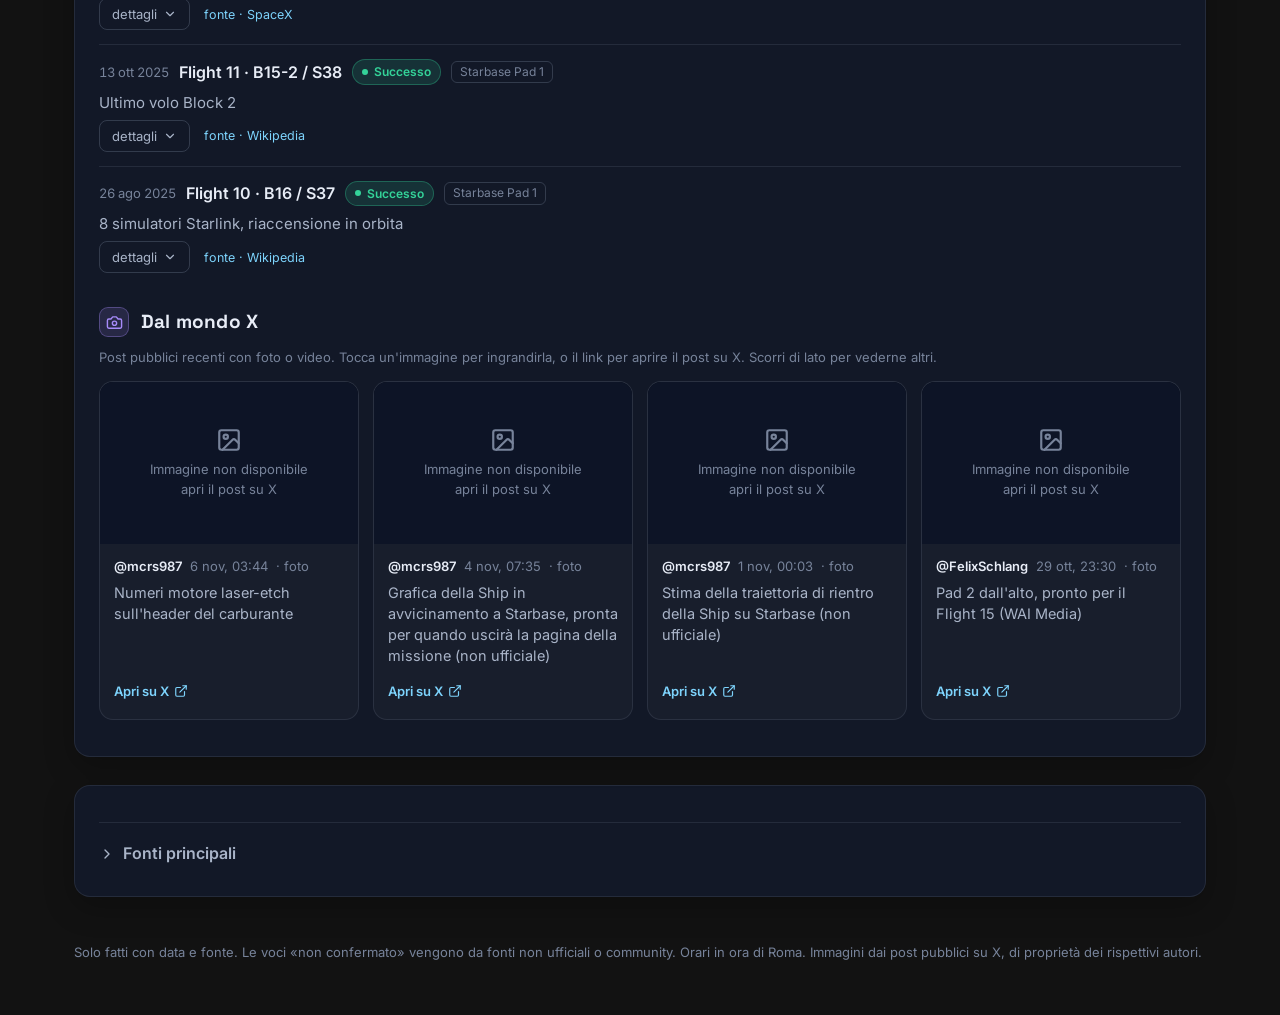
==== commit 7eb506bc: "Aggiunge la pagina Anatomia, Fase 1 Ship, Super Heavy e Raptor con embed Sketchfab solo CC BY 4.0, s" ====
--- a/index.html
+++ b/index.html
@@ -16,7 +16,7 @@
   <link rel="preconnect" href="https://fonts.googleapis.com">
   <link rel="preconnect" href="https://fonts.gstatic.com" crossorigin>
   <link href="https://fonts.googleapis.com/css2?family=Inter:wght@400;500;600;700&family=Space+Grotesk:wght@500;600;700&display=swap" rel="stylesheet">
-  <link rel="stylesheet" href="style.css?v=20261101b">
+  <link rel="stylesheet" href="style.css?v=20261106a">
 </head>
 <body>
   <div class="stars" aria-hidden="true"></div>
@@ -26,7 +26,12 @@
         <img src="favicon.svg" alt="" width="36" height="36">
         <span>Starship <b>Tracker</b></span>
       </a>
-      <p class="updated" id="updated">Caricamento…</p>
+      <div class="top-tools">
+        <nav class="site-nav" aria-label="Altre sezioni">
+          <a href="anatomia/"><svg width="16" height="16" viewBox="0 0 24 24" fill="none" stroke="currentColor" stroke-width="2" stroke-linecap="round" stroke-linejoin="round" aria-hidden="true"><path d="m12 2 10 5-10 5L2 7l10-5Z"/><path d="m2 17 10 5 10-5"/><path d="m2 12 10 5 10-5"/></svg>Anatomia</a>
+        </nav>
+        <p class="updated" id="updated">Caricamento…</p>
+      </div>
     </div>
   </header>
 
@@ -51,6 +56,6 @@
     </figure>
   </dialog>
 
-  <script src="app.js?v=20261101b" defer></script>
+  <script src="app.js?v=20261106a" defer></script>
 </body>
 </html>
--- a/style.css
+++ b/style.css
@@ -285,10 +285,21 @@
 svg { flex-shrink: 0; }
 .sec-head svg, .badge svg, a svg, button svg { max-width: 28px; max-height: 28px; }
 
-/* Pulsante «Resoconti mensili» accanto a «Ultime notizie» */
-.pill-link { margin-left: auto; display: inline-flex; align-items: center; gap: 7px; padding: 6px 10px 6px 12px; border-radius: 99px; border: 1px solid color-mix(in srgb, var(--accent, var(--link)) 40%, transparent); background: color-mix(in srgb, var(--accent, var(--link)) 10%, transparent); color: var(--text); font-size: 14px; font-weight: 600; line-height: 1.2; white-space: nowrap; transition: border-color .15s, background .15s; }
+/* Link di sezione accanto a «Ultime notizie» (Resoconti, Dati, Anatomia) */
+.pill-row { margin-left: auto; display: flex; flex-wrap: wrap; justify-content: flex-end; gap: 8px; max-width: 100%; }
+.pill-link { display: inline-flex; align-items: center; gap: 7px; padding: 6px 10px 6px 12px; border-radius: 99px; border: 1px solid color-mix(in srgb, var(--accent, var(--link)) 40%, transparent); background: color-mix(in srgb, var(--accent, var(--link)) 10%, transparent); color: var(--text); font-size: 14px; font-weight: 600; line-height: 1.2; white-space: nowrap; transition: border-color .15s, background .15s; }
 .pill-link svg { width: 16px; height: 16px; color: var(--accent, var(--link)); }
 .pill-link svg:last-child { width: 14px; height: 14px; margin-left: -2px; }
-.pill-link + .pill-link { margin-left: 0; }
 .pill-link:hover { text-decoration: none; border-color: var(--accent, var(--link)); background: color-mix(in srgb, var(--accent, var(--link)) 18%, transparent); }
 @media (max-width: 640px) { .pill-link { font-size: 13px; padding: 5px 9px 5px 10px; } }
+
+/* Link «Anatomia» in testata del tracker */
+.top-tools { display: flex; align-items: center; justify-content: flex-end; gap: 8px 16px; flex-wrap: wrap; }
+.site-nav { display: flex; align-items: center; gap: 8px; }
+.site-nav a { display: inline-flex; align-items: center; gap: 7px; padding: 7px 13px; border-radius: 99px; border: 1px solid color-mix(in srgb, var(--link) 35%, transparent); background: color-mix(in srgb, var(--link) 10%, transparent); color: var(--text); font-size: 14px; font-weight: 600; white-space: nowrap; transition: border-color .15s, background .15s; }
+.site-nav a svg { width: 16px; height: 16px; color: var(--link); }
+.site-nav a:hover { text-decoration: none; border-color: var(--link); background: color-mix(in srgb, var(--link) 18%, transparent); }
+@media (max-width: 640px) {
+  .top-tools { width: 100%; justify-content: space-between; }
+  .site-nav a { font-size: 13px; padding: 6px 11px; }
+}
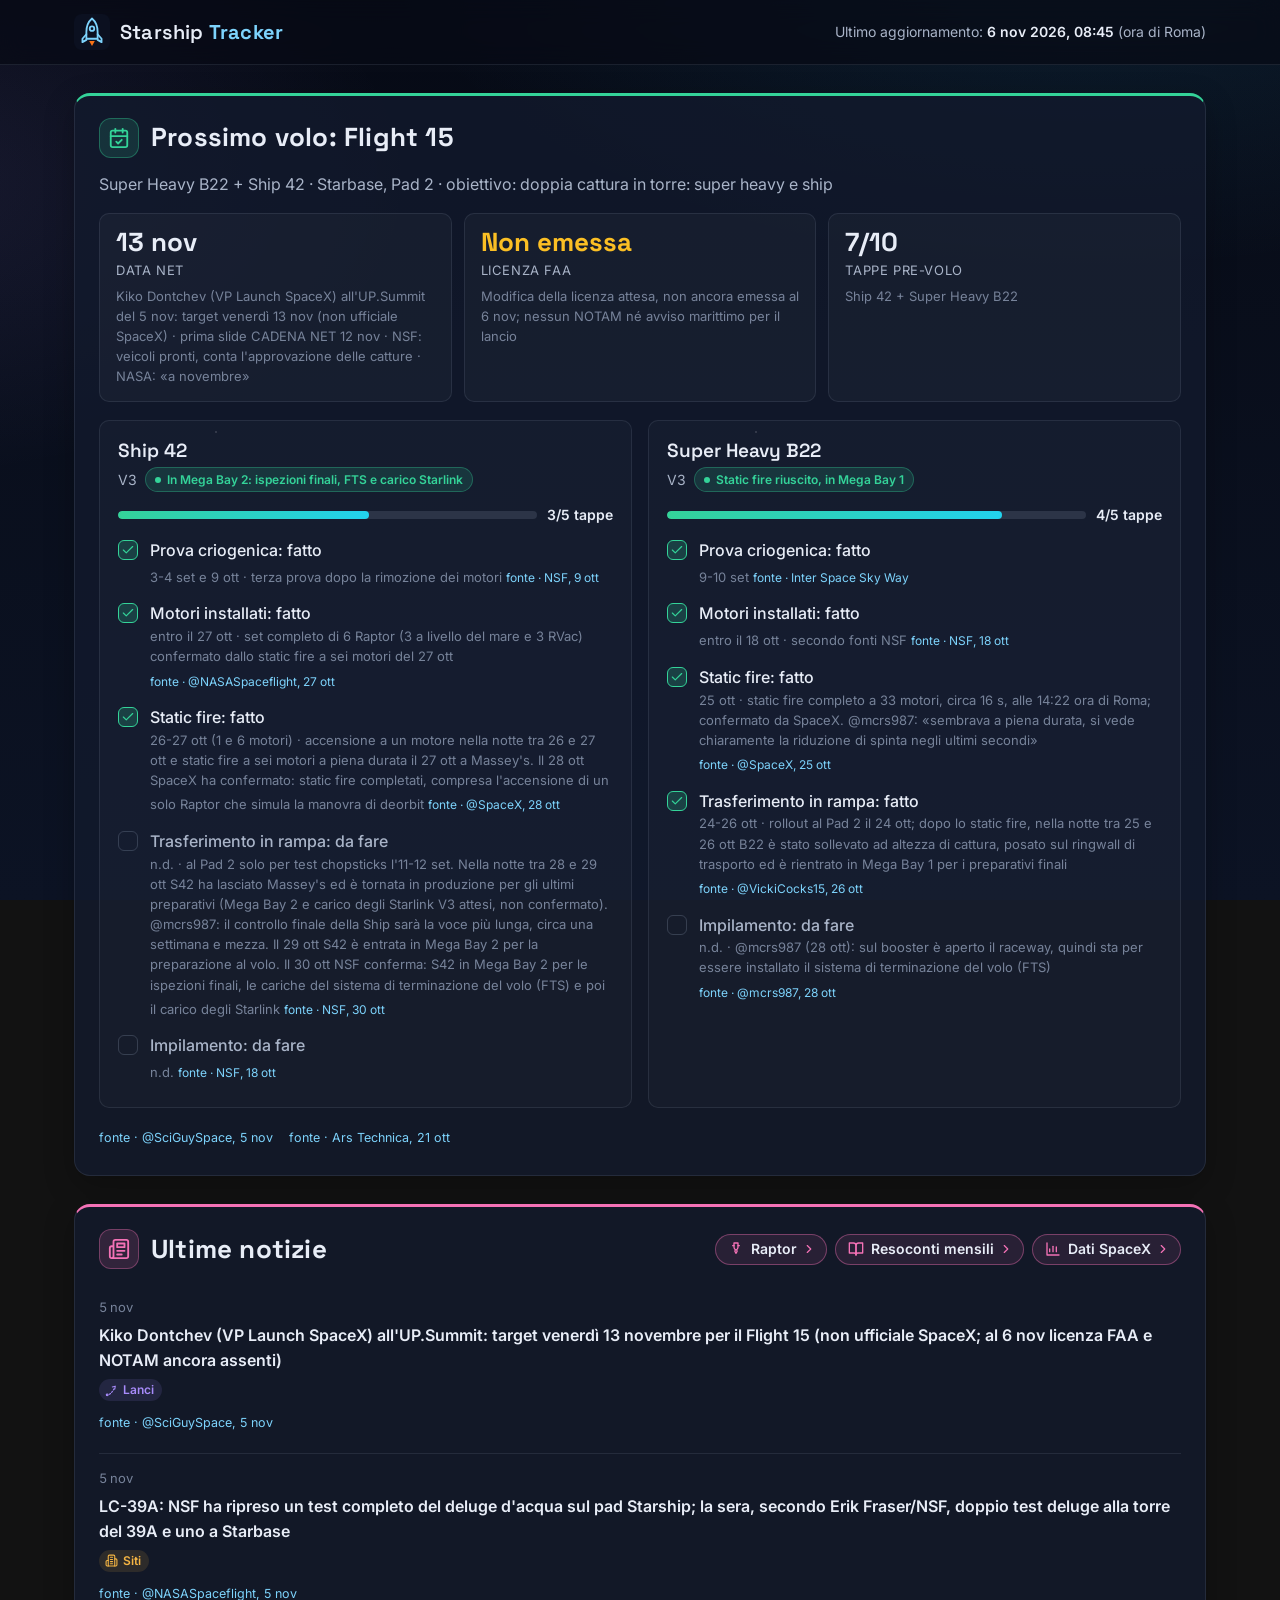
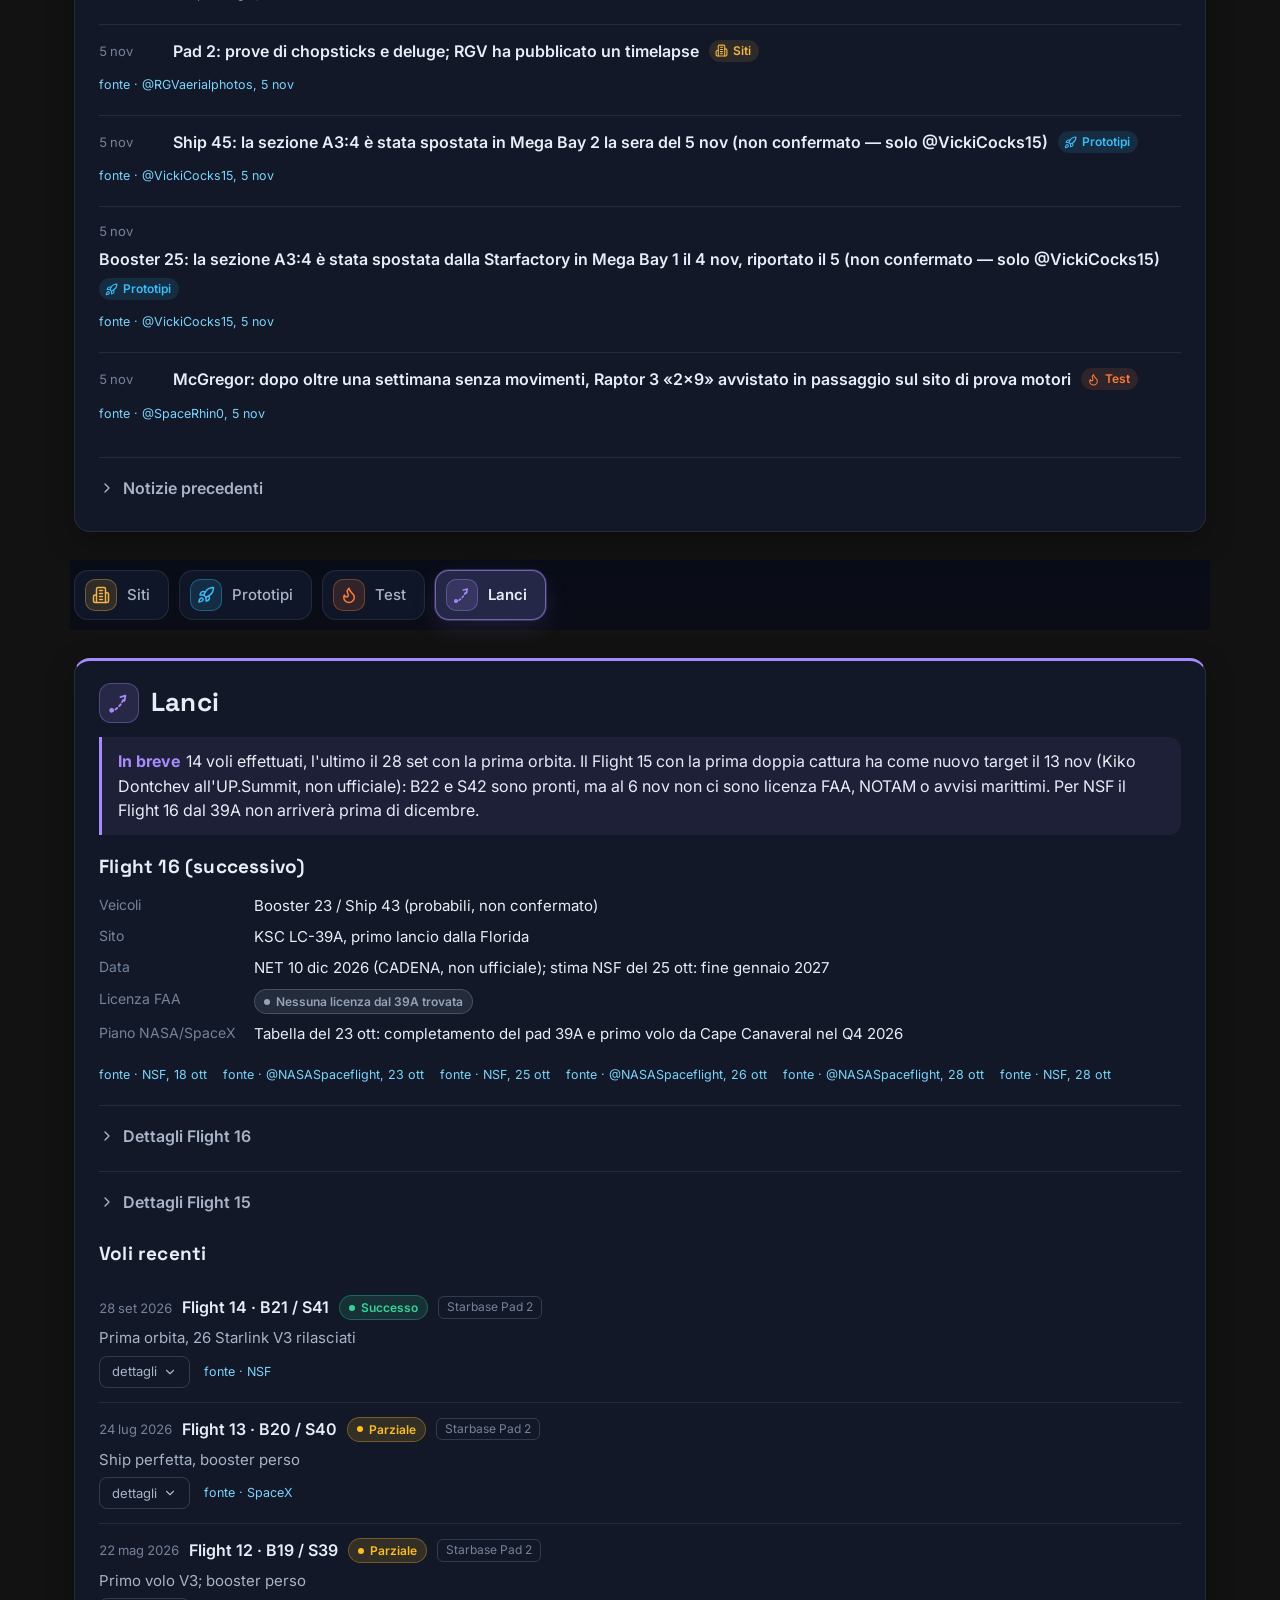
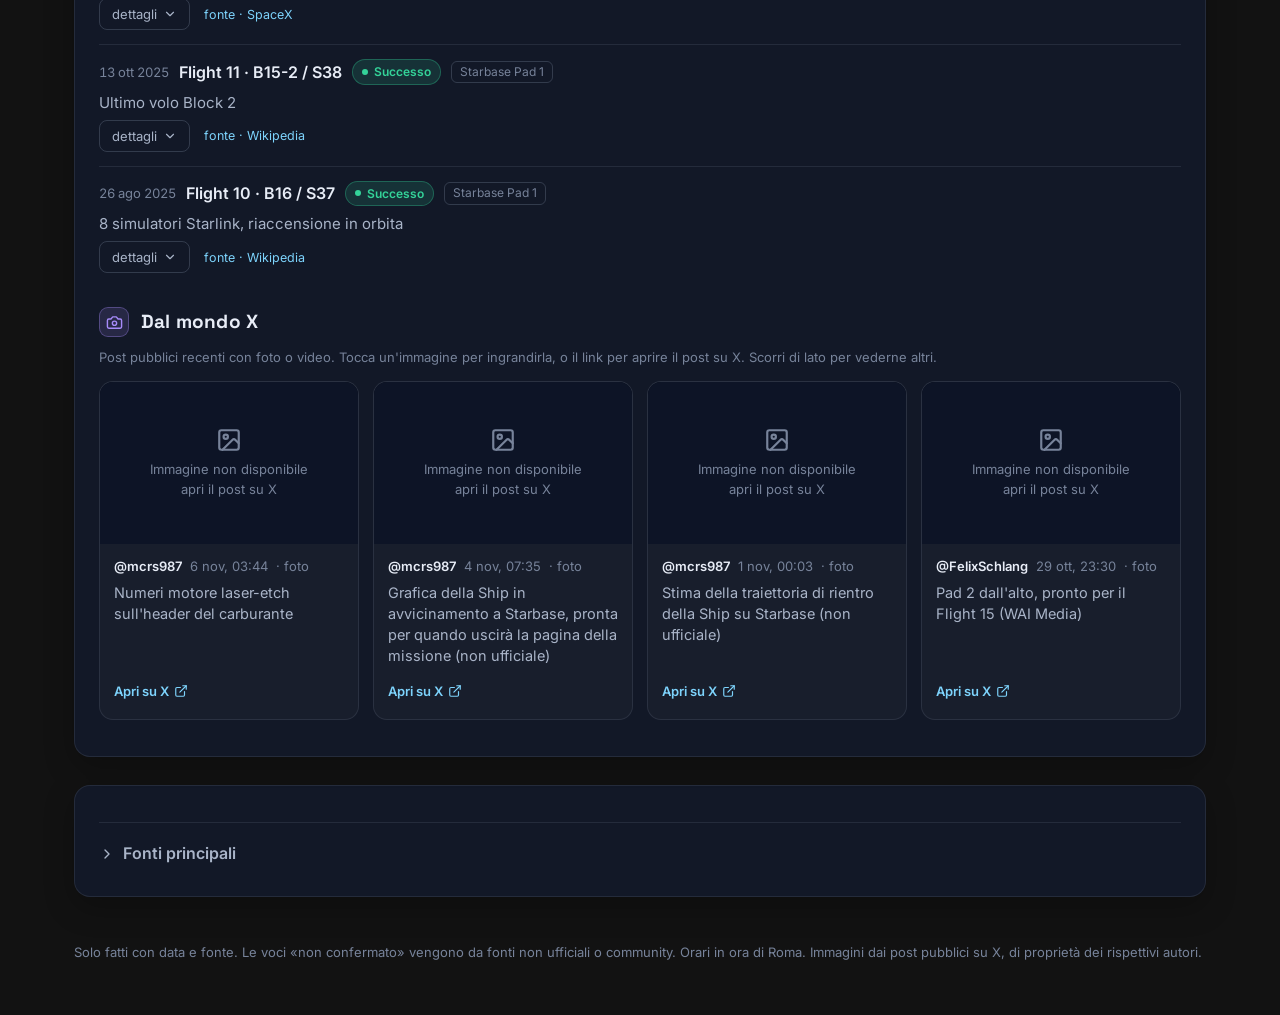
==== commit 3aec2354: "Aggiunge la scheda Raptor: ciclo full-flow, spinta dei modelli e cronologia dichiarata del Raptor 3." ====
--- a/index.html
+++ b/index.html
@@ -26,12 +26,7 @@
         <img src="favicon.svg" alt="" width="36" height="36">
         <span>Starship <b>Tracker</b></span>
       </a>
-      <div class="top-tools">
-        <nav class="site-nav" aria-label="Altre sezioni">
-          <a href="anatomia/"><svg width="16" height="16" viewBox="0 0 24 24" fill="none" stroke="currentColor" stroke-width="2" stroke-linecap="round" stroke-linejoin="round" aria-hidden="true"><path d="m12 2 10 5-10 5L2 7l10-5Z"/><path d="m2 17 10 5 10-5"/><path d="m2 12 10 5 10-5"/></svg>Anatomia</a>
-        </nav>
-        <p class="updated" id="updated">Caricamento…</p>
-      </div>
+      <p class="updated" id="updated">Caricamento…</p>
     </div>
   </header>
 
--- a/style.css
+++ b/style.css
@@ -285,21 +285,12 @@
 svg { flex-shrink: 0; }
 .sec-head svg, .badge svg, a svg, button svg { max-width: 28px; max-height: 28px; }
 
-/* Link di sezione accanto a «Ultime notizie» (Resoconti, Dati, Anatomia) */
-.pill-row { margin-left: auto; display: flex; flex-wrap: wrap; justify-content: flex-end; gap: 8px; max-width: 100%; }
-.pill-link { display: inline-flex; align-items: center; gap: 7px; padding: 6px 10px 6px 12px; border-radius: 99px; border: 1px solid color-mix(in srgb, var(--accent, var(--link)) 40%, transparent); background: color-mix(in srgb, var(--accent, var(--link)) 10%, transparent); color: var(--text); font-size: 14px; font-weight: 600; line-height: 1.2; white-space: nowrap; transition: border-color .15s, background .15s; }
+/* Pulsanti accanto a «Ultime notizie»: Resoconti, Dati SpaceX, Raptor */
+.pill-row { margin-left: auto; display: flex; flex-wrap: wrap; gap: 8px; justify-content: flex-end; }
+.pill-link { margin-left: auto; display: inline-flex; align-items: center; gap: 7px; padding: 6px 10px 6px 12px; border-radius: 99px; border: 1px solid color-mix(in srgb, var(--accent, var(--link)) 40%, transparent); background: color-mix(in srgb, var(--accent, var(--link)) 10%, transparent); color: var(--text); font-size: 14px; font-weight: 600; line-height: 1.2; white-space: nowrap; transition: border-color .15s, background .15s; }
+.pill-row .pill-link { margin-left: 0; }
 .pill-link svg { width: 16px; height: 16px; color: var(--accent, var(--link)); }
 .pill-link svg:last-child { width: 14px; height: 14px; margin-left: -2px; }
+.pill-link + .pill-link { margin-left: 0; }
 .pill-link:hover { text-decoration: none; border-color: var(--accent, var(--link)); background: color-mix(in srgb, var(--accent, var(--link)) 18%, transparent); }
 @media (max-width: 640px) { .pill-link { font-size: 13px; padding: 5px 9px 5px 10px; } }
-
-/* Link «Anatomia» in testata del tracker */
-.top-tools { display: flex; align-items: center; justify-content: flex-end; gap: 8px 16px; flex-wrap: wrap; }
-.site-nav { display: flex; align-items: center; gap: 8px; }
-.site-nav a { display: inline-flex; align-items: center; gap: 7px; padding: 7px 13px; border-radius: 99px; border: 1px solid color-mix(in srgb, var(--link) 35%, transparent); background: color-mix(in srgb, var(--link) 10%, transparent); color: var(--text); font-size: 14px; font-weight: 600; white-space: nowrap; transition: border-color .15s, background .15s; }
-.site-nav a svg { width: 16px; height: 16px; color: var(--link); }
-.site-nav a:hover { text-decoration: none; border-color: var(--link); background: color-mix(in srgb, var(--link) 18%, transparent); }
-@media (max-width: 640px) {
-  .top-tools { width: 100%; justify-content: space-between; }
-  .site-nav a { font-size: 13px; padding: 6px 11px; }
-}
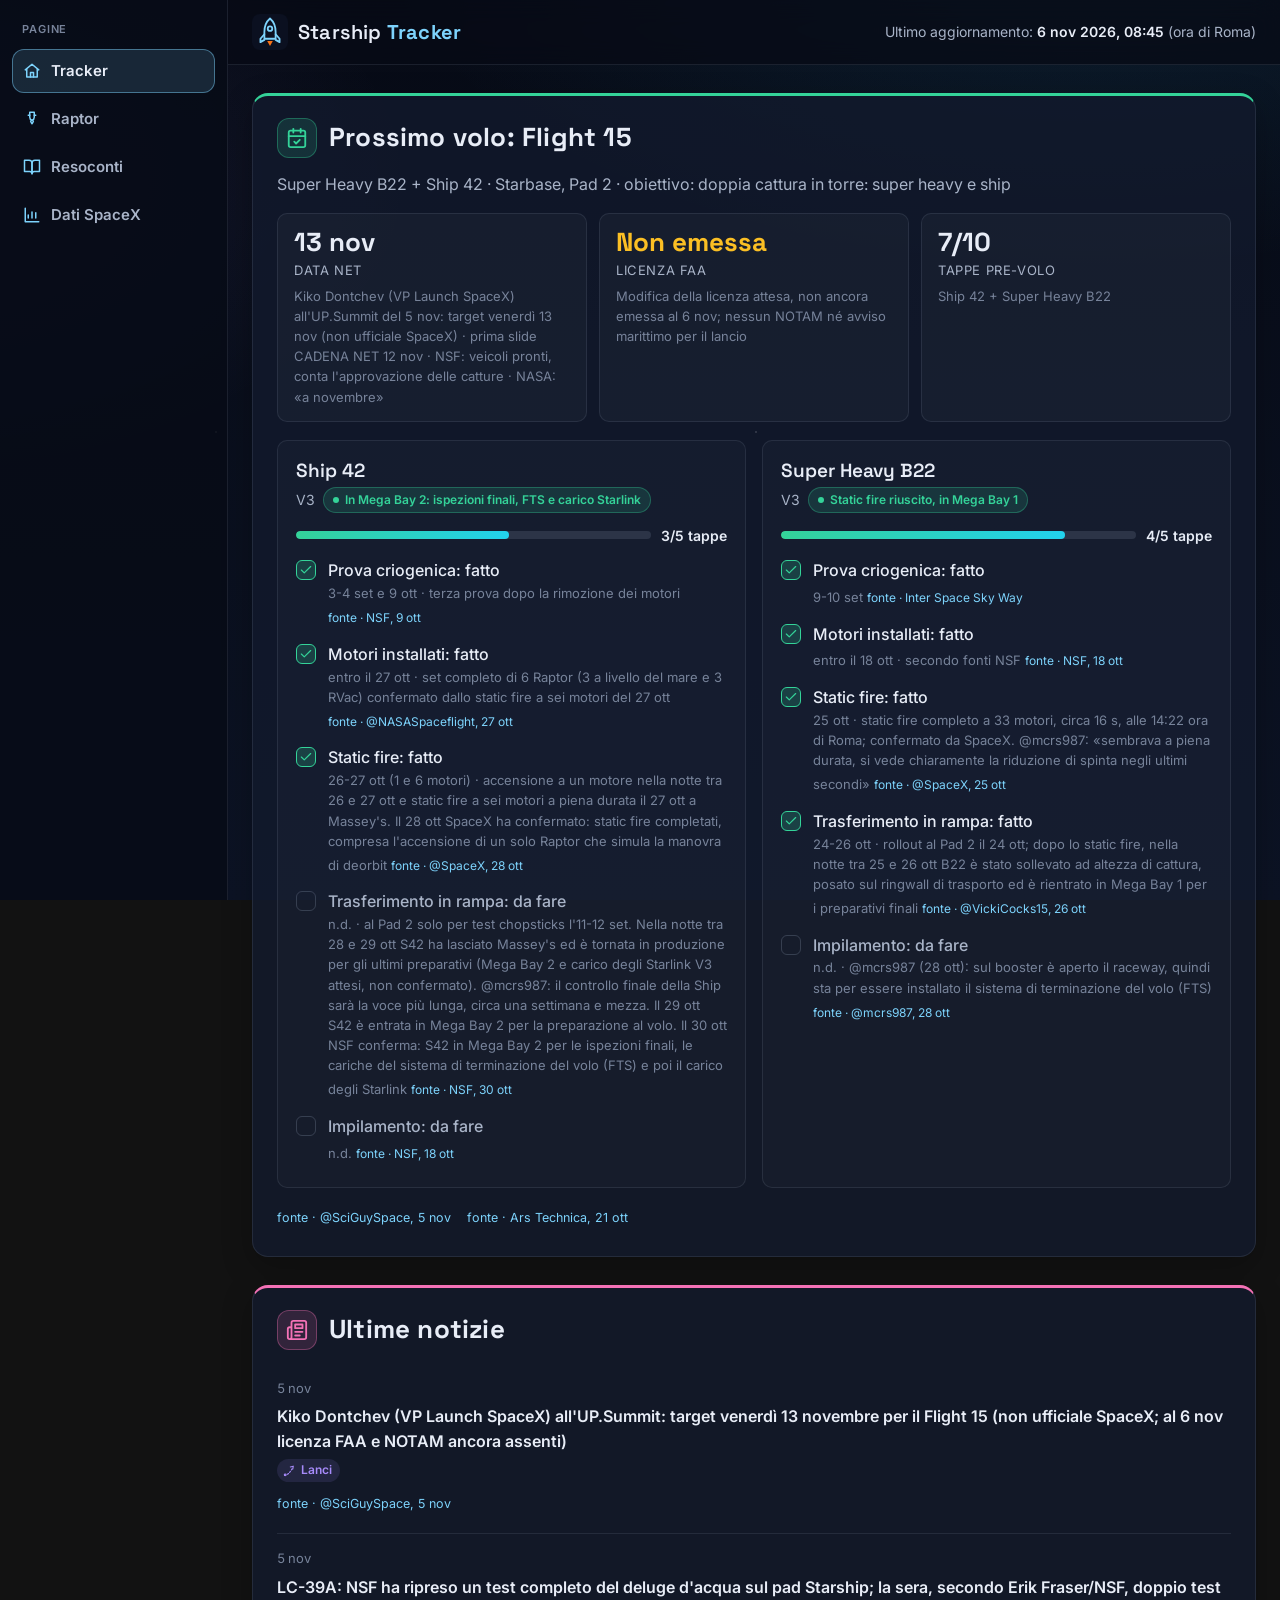
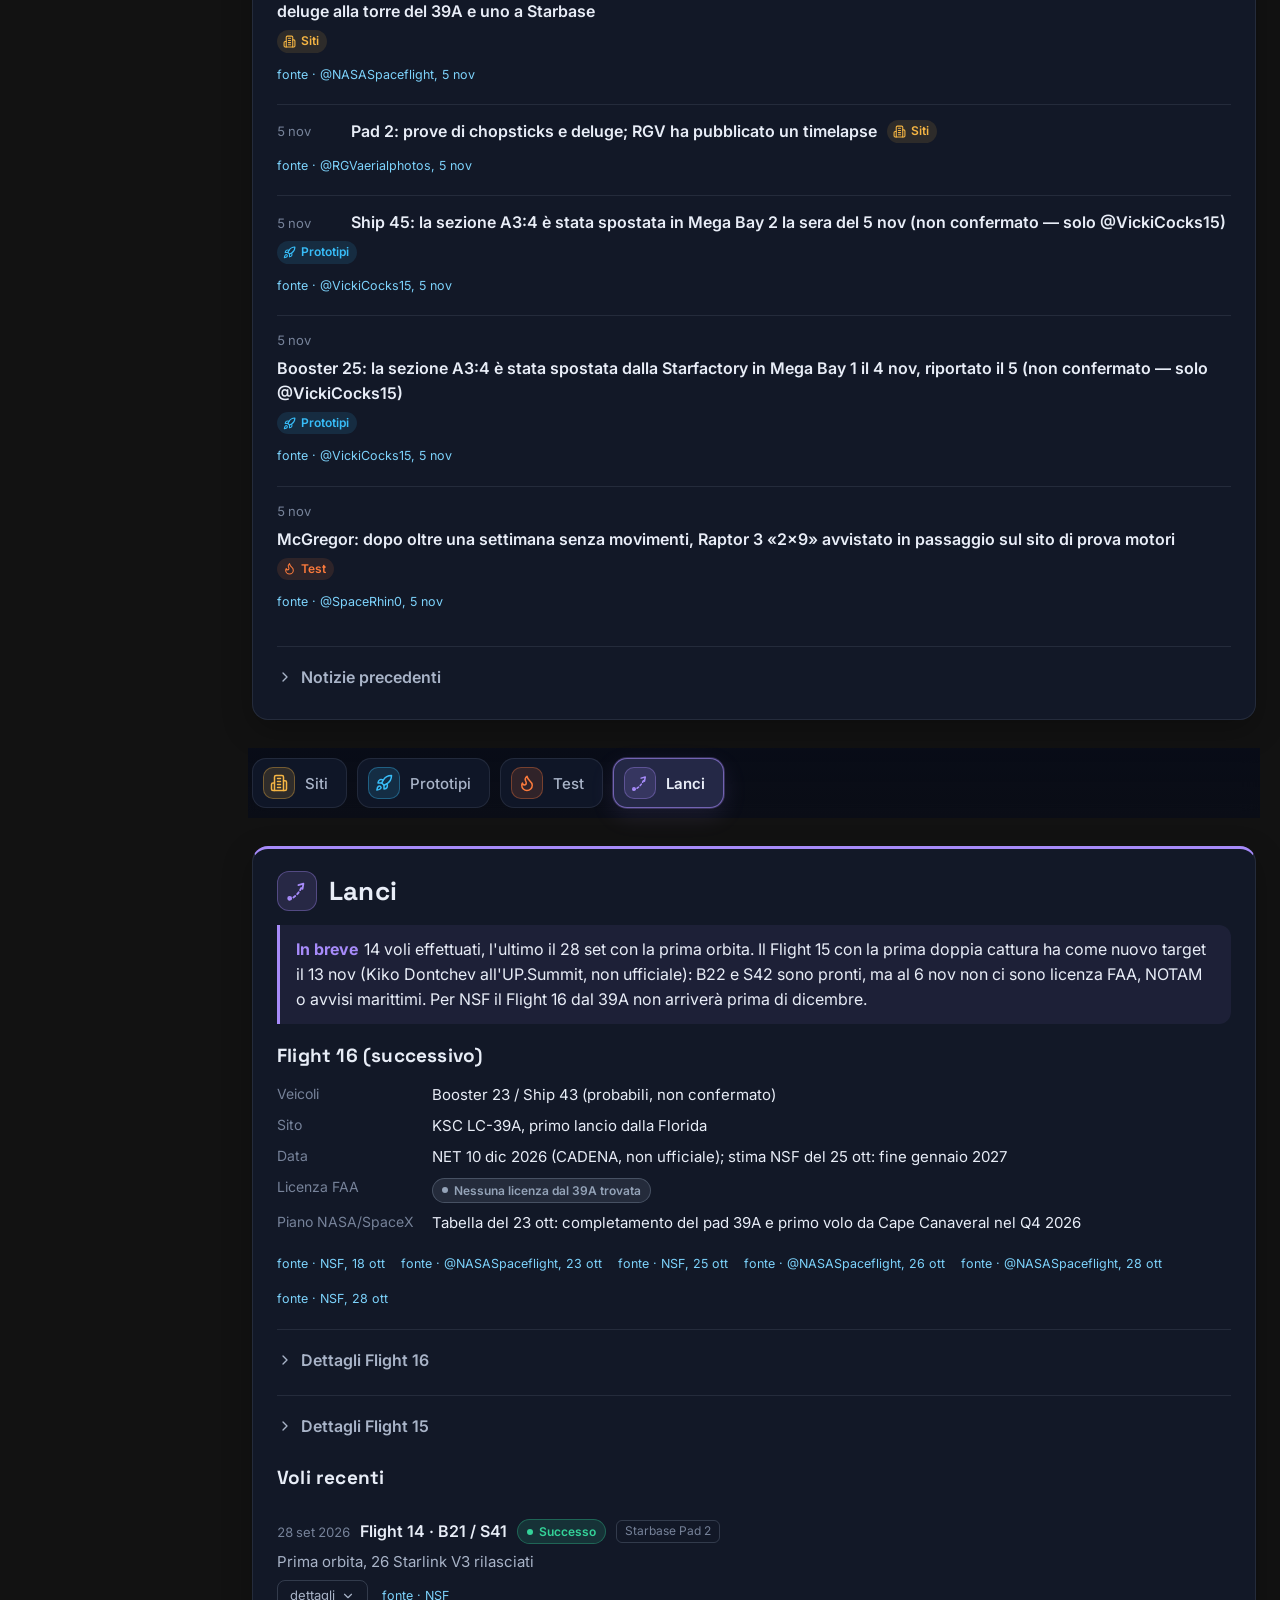
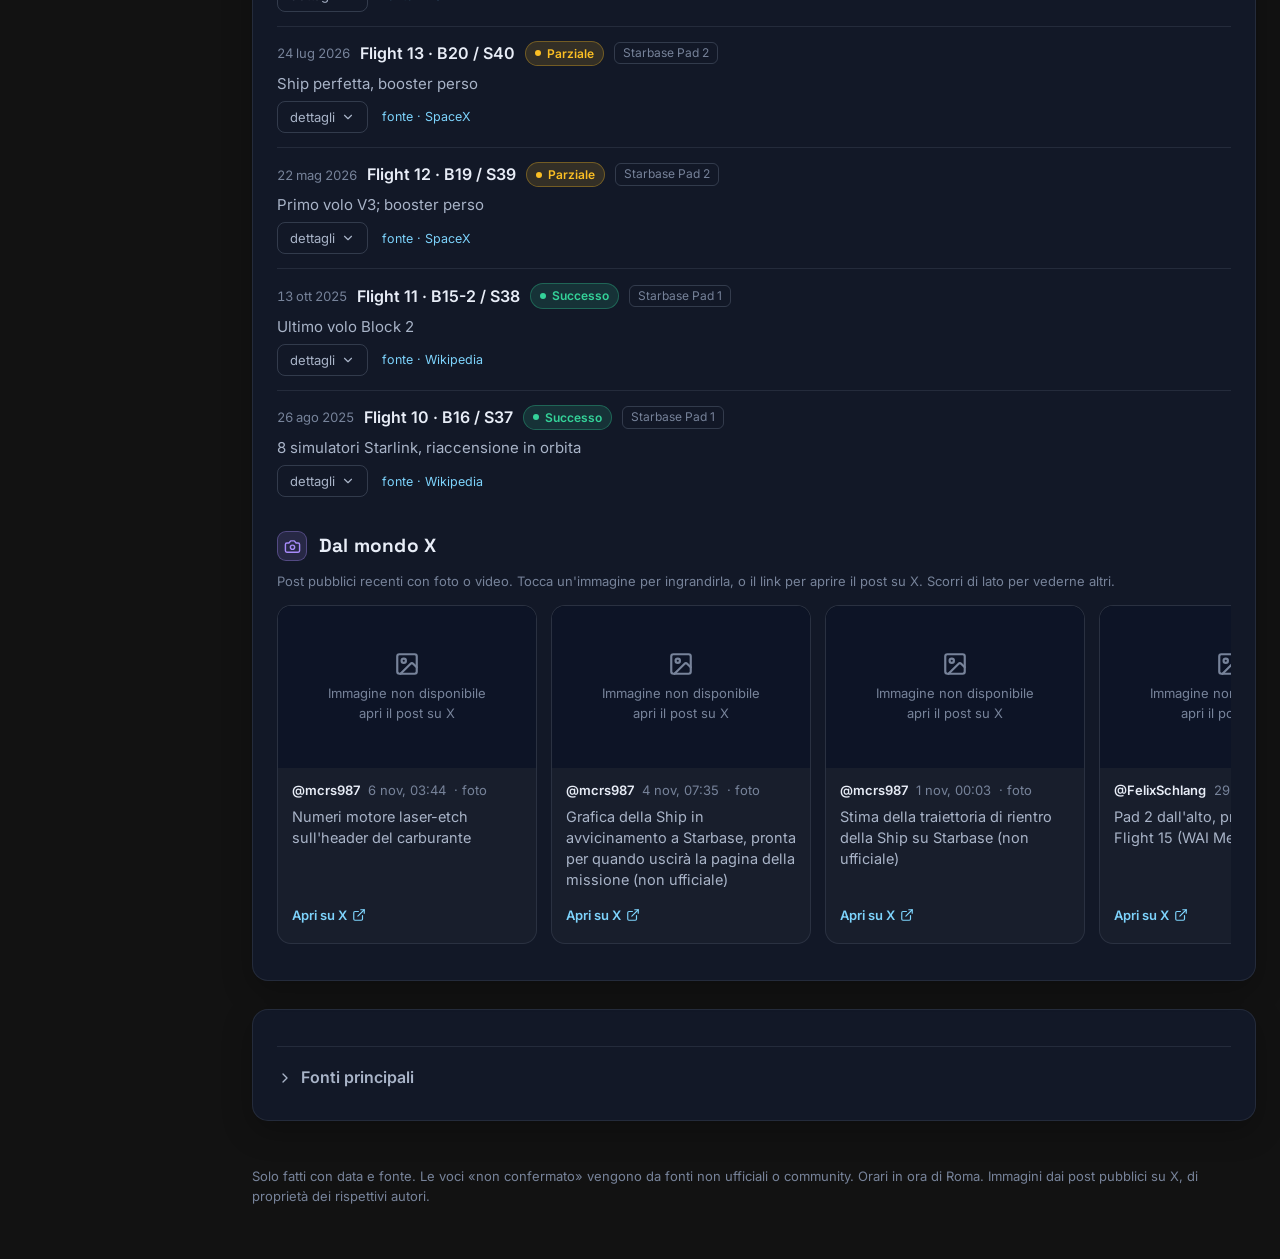
==== commit 7a1c857e: "Aggiunge un menù condiviso delle pagine: colonna a sinistra, tendina su mobile. Toglie i pulsanti so" ====
--- a/index.html
+++ b/index.html
@@ -16,9 +16,10 @@
   <link rel="preconnect" href="https://fonts.googleapis.com">
   <link rel="preconnect" href="https://fonts.gstatic.com" crossorigin>
   <link href="https://fonts.googleapis.com/css2?family=Inter:wght@400;500;600;700&family=Space+Grotesk:wght@500;600;700&display=swap" rel="stylesheet">
-  <link rel="stylesheet" href="style.css?v=20261106a">
+  <link rel="stylesheet" href="style.css?v=20261106c">
 </head>
 <body>
+  <script src="nav.js?v=20261106c"></script>
   <div class="stars" aria-hidden="true"></div>
   <header class="top">
     <div class="wrap top-inner">
@@ -51,6 +52,6 @@
     </figure>
   </dialog>
 
-  <script src="app.js?v=20261106a" defer></script>
+  <script src="app.js?v=20261106c" defer></script>
 </body>
 </html>
--- a/style.css
+++ b/style.css
@@ -285,7 +285,104 @@
 svg { flex-shrink: 0; }
 .sec-head svg, .badge svg, a svg, button svg { max-width: 28px; max-height: 28px; }
 
-/* Pulsanti accanto a «Ultime notizie»: Resoconti, Dati SpaceX, Raptor */
+/* Menù delle pagine: colonna a sinistra da 960px, tendina sotto. Vedi nav.js */
+.site-nav {
+  display: flex;
+  flex-direction: column;
+  gap: 4px;
+  padding: 18px 12px;
+  background: rgba(8, 12, 24, 0.94);
+  border-right: 1px solid var(--line);
+  z-index: 30;
+}
+.site-nav-label {
+  margin: 6px 10px 10px;
+  color: var(--text3);
+  font: 600 11px/1 var(--font);
+  letter-spacing: .08em;
+  text-transform: uppercase;
+}
+.site-nav a {
+  display: flex;
+  align-items: center;
+  gap: 10px;
+  min-height: 44px;
+  padding: 8px 10px;
+  border-radius: 12px;
+  border: 1px solid transparent;
+  color: var(--text2);
+  font: 600 15px/1.2 var(--font);
+}
+.site-nav a:hover {
+  text-decoration: none;
+  color: var(--text);
+  background: rgba(255, 255, 255, 0.04);
+  border-color: var(--line);
+}
+.site-nav a[aria-current="page"] {
+  color: var(--text);
+  background: color-mix(in srgb, var(--link) 14%, transparent);
+  border-color: color-mix(in srgb, var(--link) 45%, transparent);
+}
+.site-nav a svg { width: 18px; height: 18px; color: var(--link); }
+.nav-toggle {
+  display: none;
+  align-items: center;
+  gap: 8px;
+  min-height: 40px;
+  padding: 6px 12px;
+  border-radius: 99px;
+  border: 1px solid var(--line2);
+  background: rgba(255, 255, 255, 0.04);
+  color: var(--text);
+  font: 600 14px/1 var(--font);
+  cursor: pointer;
+}
+.nav-toggle svg { width: 18px; height: 18px; }
+.nav-toggle:hover { border-color: var(--link); background: color-mix(in srgb, var(--link) 12%, transparent); }
+@media (min-width: 960px) {
+  .site-nav {
+    position: fixed;
+    top: 0;
+    left: 0;
+    bottom: 0;
+    width: 228px;
+  }
+  body:has(.site-nav) { padding-left: 228px; }
+}
+@media (max-width: 959px) {
+  .nav-toggle { display: inline-flex; }
+  .site-nav {
+    display: none;
+    position: fixed;
+    left: 12px;
+    right: 12px;
+    top: calc(var(--header-h, 72px) + 8px);
+    width: auto;
+    max-height: min(70vh, 420px);
+    overflow: auto;
+    padding: 10px;
+    border: 1px solid var(--line2);
+    border-radius: 16px;
+    box-shadow: 0 18px 50px rgba(0, 0, 0, 0.5);
+    z-index: 30;
+  }
+  body.nav-open .site-nav { display: flex; }
+  body.nav-open .nav-toggle {
+    border-color: var(--link);
+    background: color-mix(in srgb, var(--link) 16%, transparent);
+  }
+  body.nav-open::before {
+    content: "";
+    position: fixed;
+    inset: 0;
+    background: rgba(2, 5, 12, 0.45);
+    z-index: 25;
+  }
+  .top { z-index: 40; }
+}
+
+/* Pulsanti accanto a «Ultime notizie»: non più usati, il menù è in nav.js */
 .pill-row { margin-left: auto; display: flex; flex-wrap: wrap; gap: 8px; justify-content: flex-end; }
 .pill-link { margin-left: auto; display: inline-flex; align-items: center; gap: 7px; padding: 6px 10px 6px 12px; border-radius: 99px; border: 1px solid color-mix(in srgb, var(--accent, var(--link)) 40%, transparent); background: color-mix(in srgb, var(--accent, var(--link)) 10%, transparent); color: var(--text); font-size: 14px; font-weight: 600; line-height: 1.2; white-space: nowrap; transition: border-color .15s, background .15s; }
 .pill-row .pill-link { margin-left: 0; }
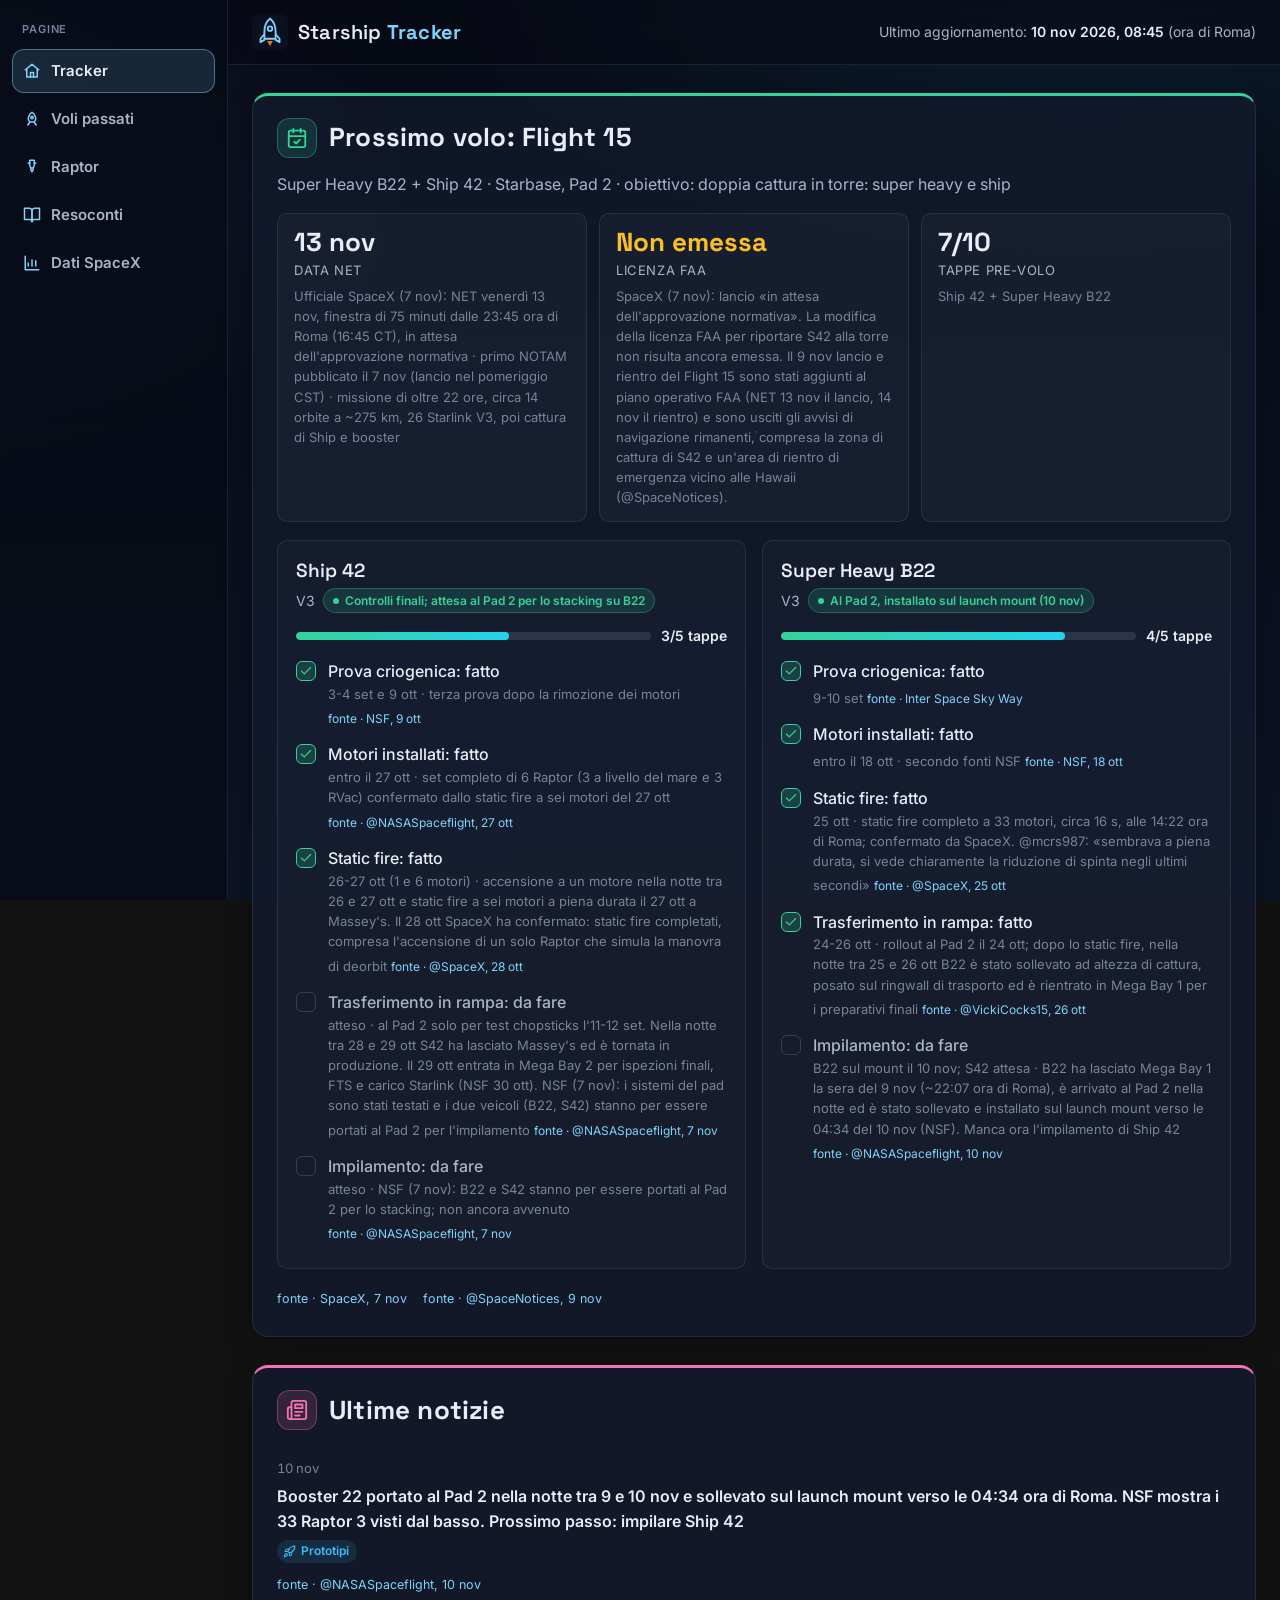
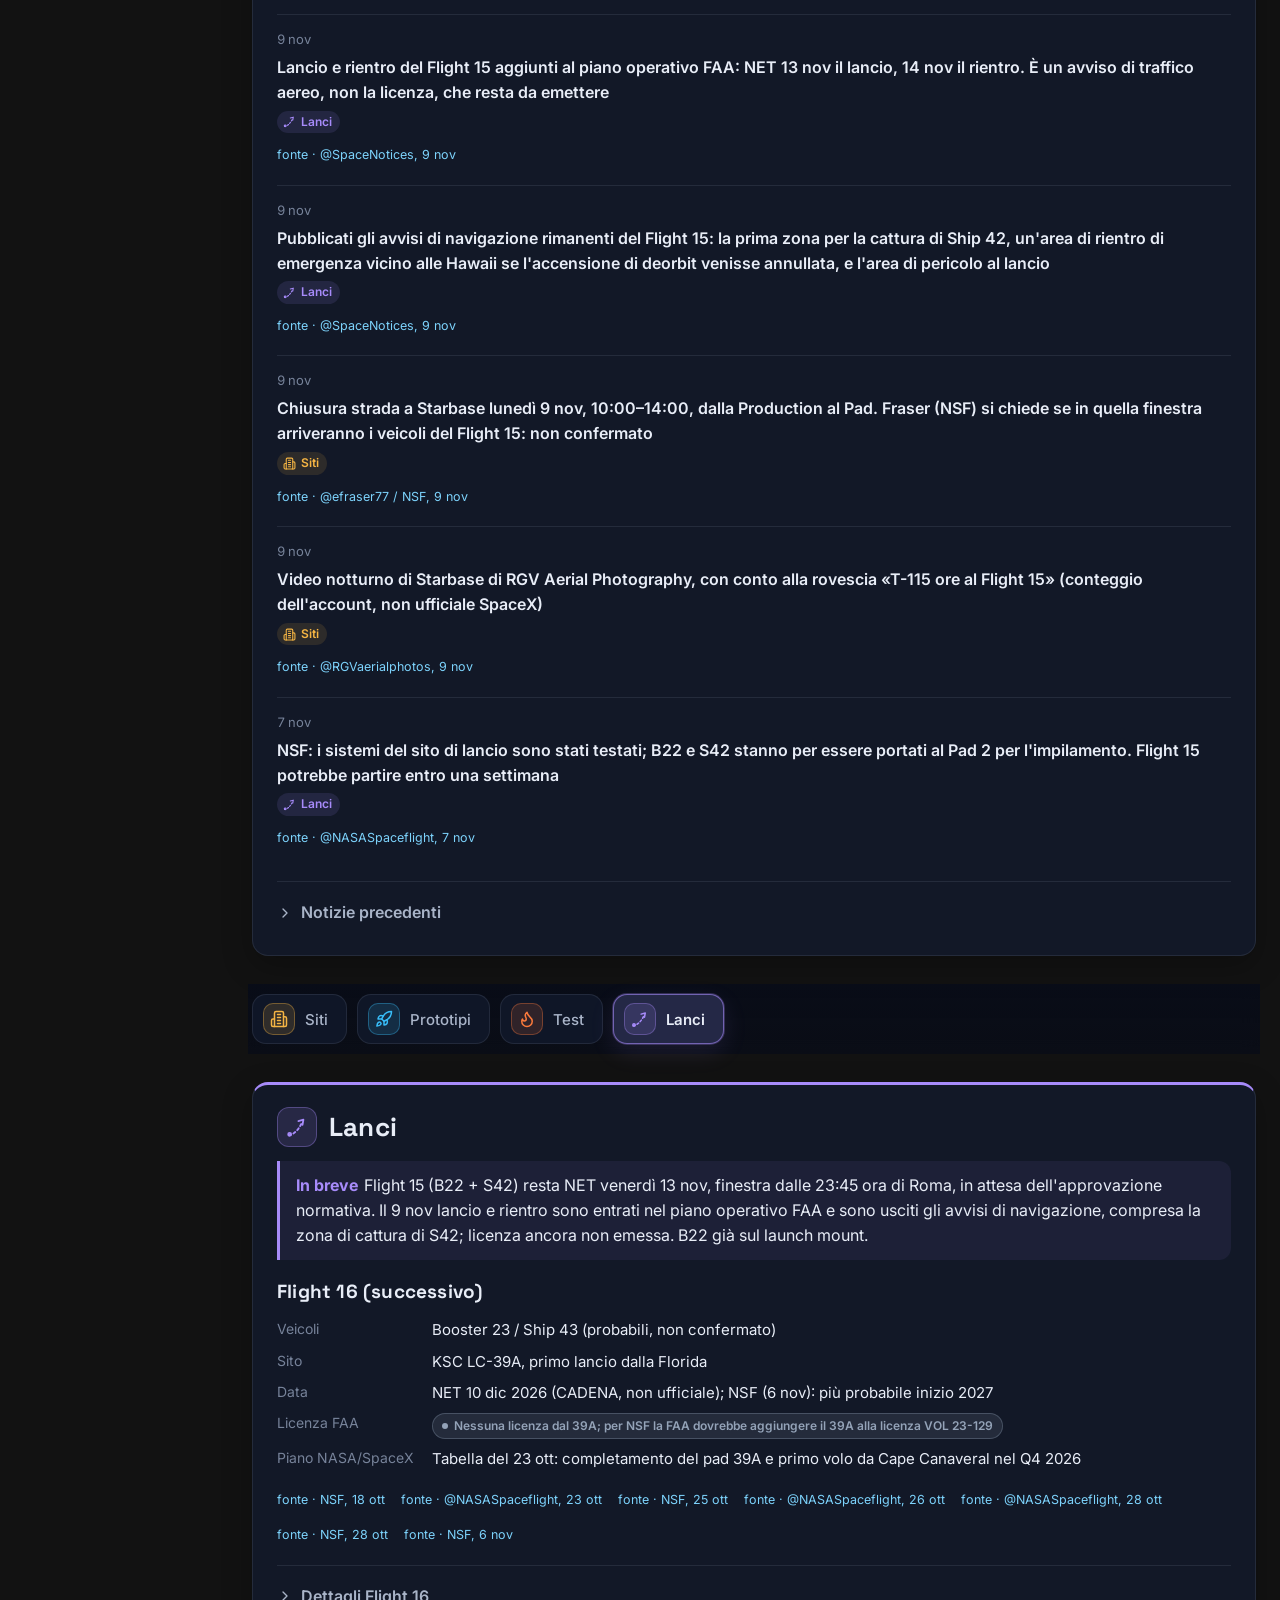
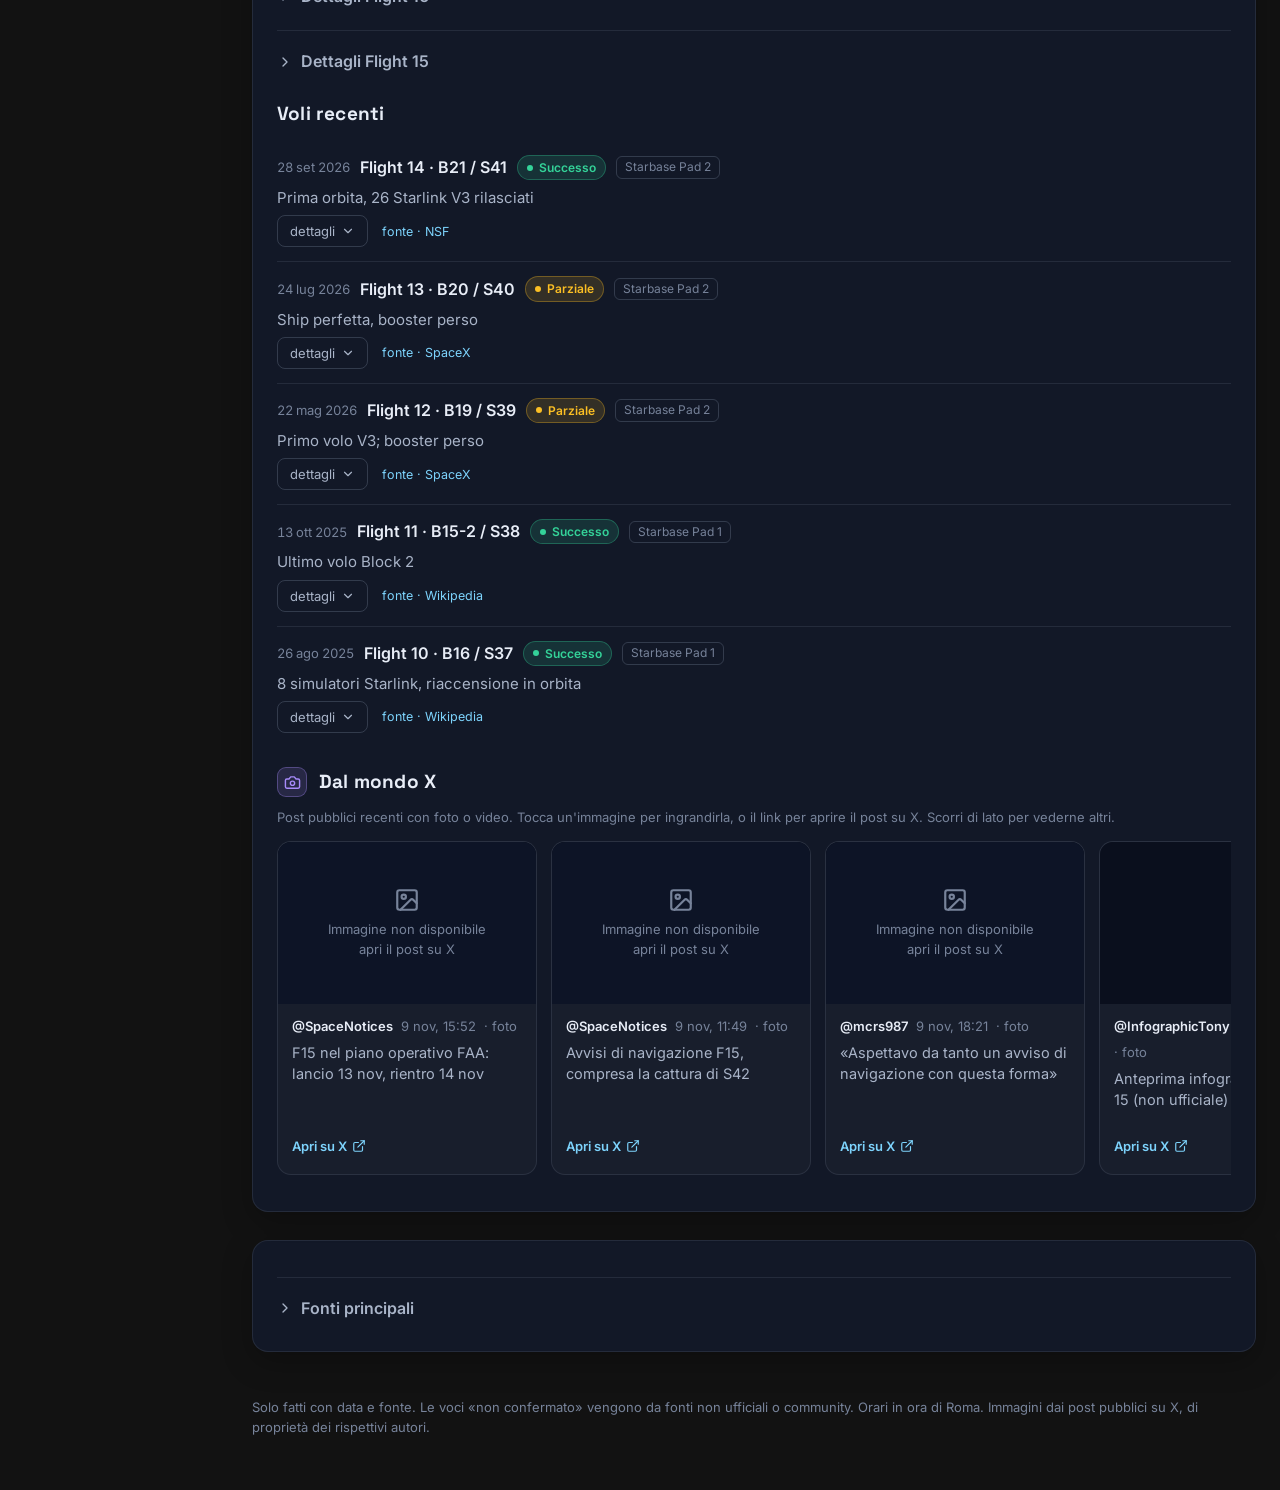
==== commit 7643ff62: "Aggiunge la sezione Voli passati (IFT-1 … Flight 14) con obiettivi, risultati e video di @SpaceX" ====
--- a/index.html
+++ b/index.html
@@ -19,7 +19,7 @@
   <link rel="stylesheet" href="style.css?v=20261106c">
 </head>
 <body>
-  <script src="nav.js?v=20261106c"></script>
+  <script src="nav.js?v=20261110a"></script>
   <div class="stars" aria-hidden="true"></div>
   <header class="top">
     <div class="wrap top-inner">
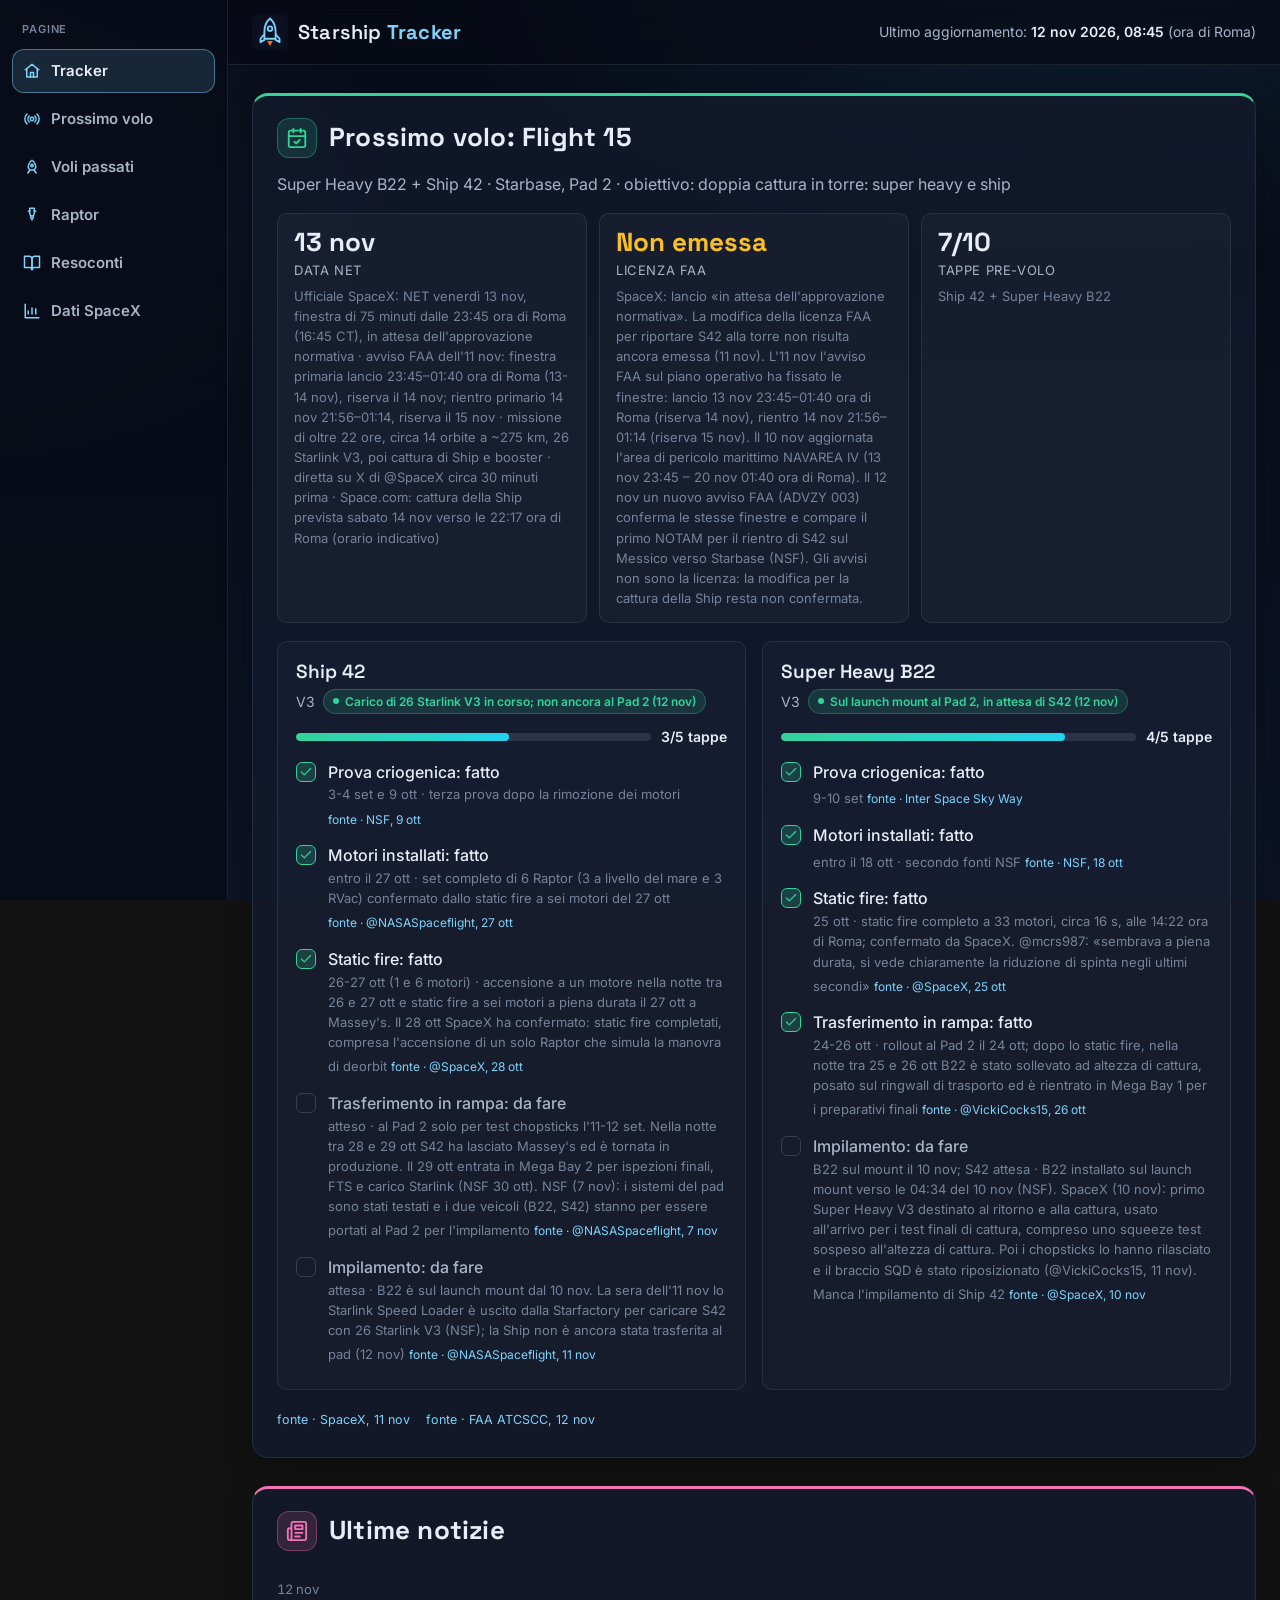
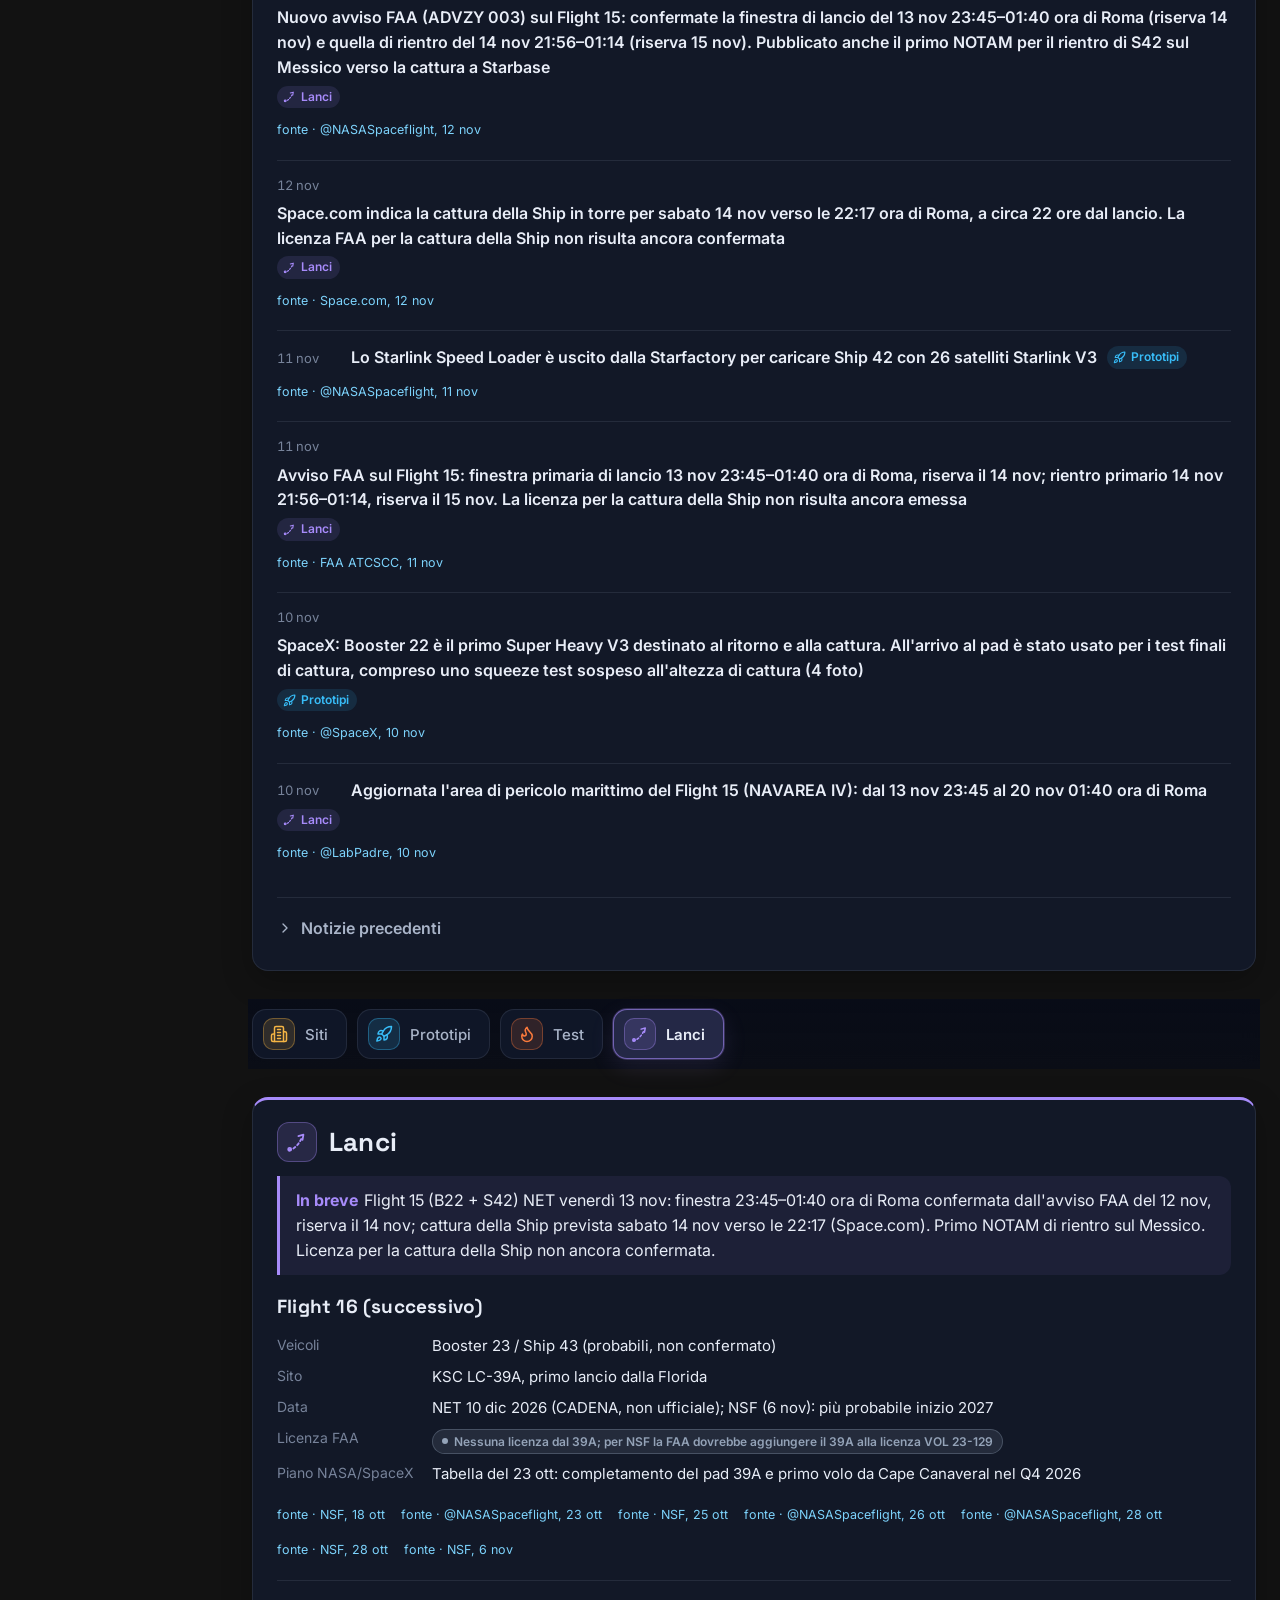
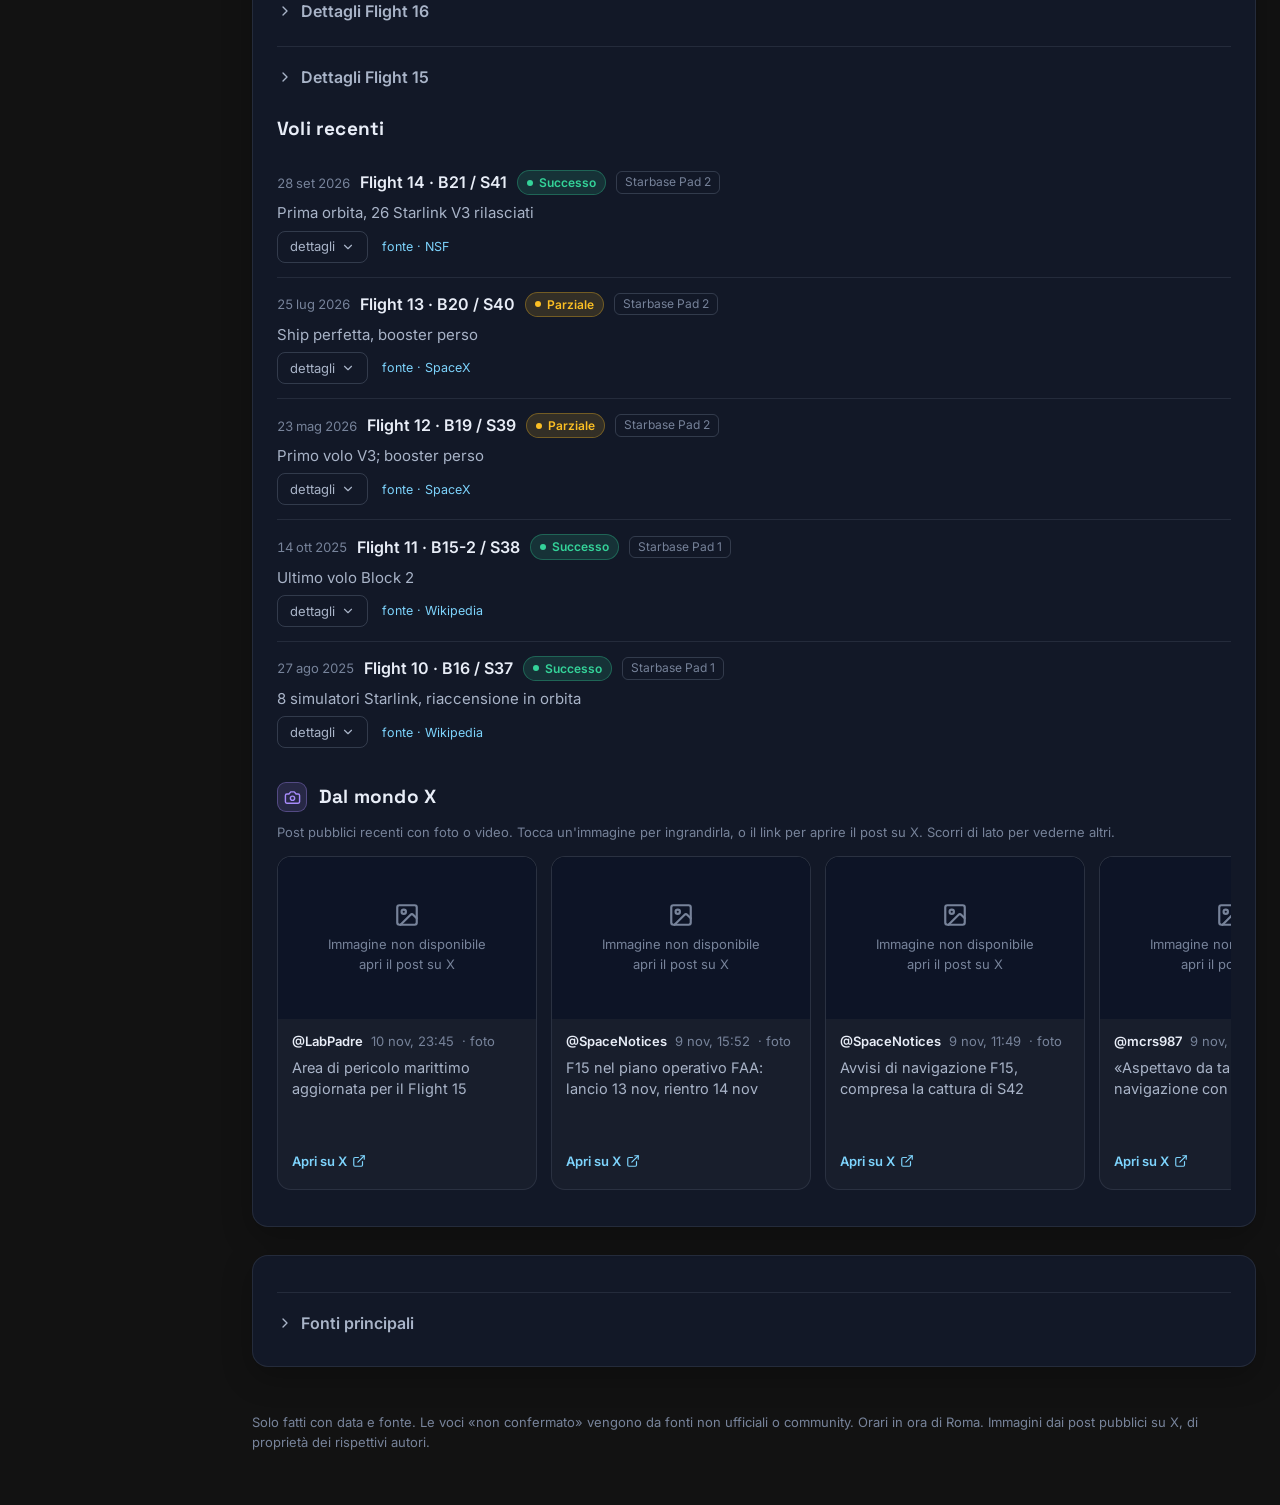
==== commit 6f021097: "Nuova pagina Prossimo volo (Flight 15): conti alla rovescia decollo e cattura S42, schede Super Heav" ====
--- a/index.html
+++ b/index.html
@@ -19,7 +19,7 @@
   <link rel="stylesheet" href="style.css?v=20261106c">
 </head>
 <body>
-  <script src="nav.js?v=20261110a"></script>
+  <script src="nav.js?v=20261112a"></script>
   <div class="stars" aria-hidden="true"></div>
   <header class="top">
     <div class="wrap top-inner">
